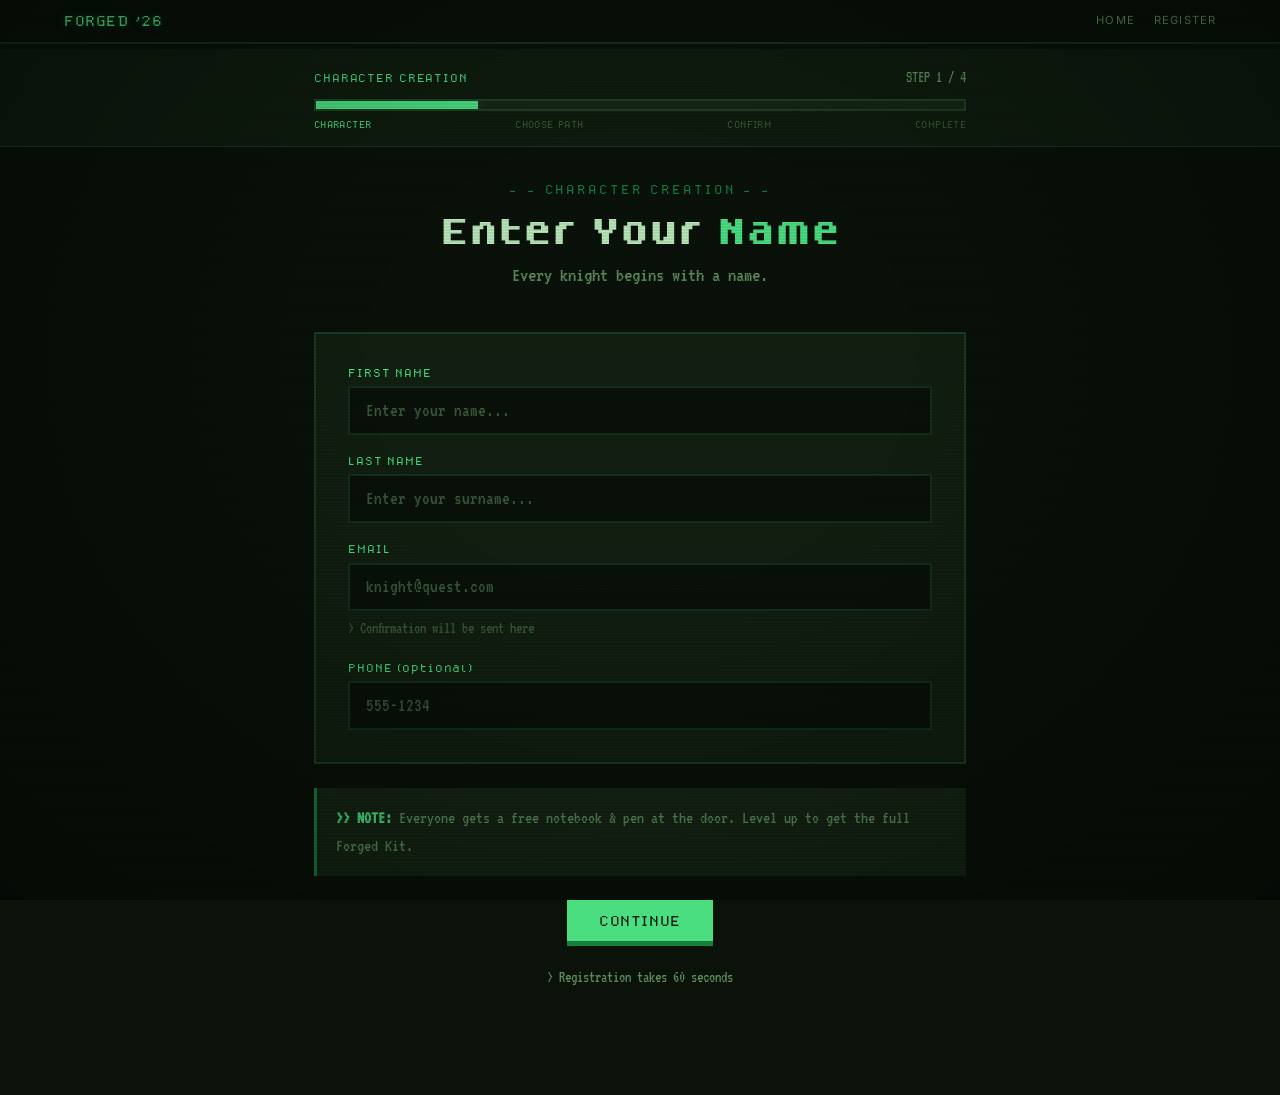
==== register.html @ 23f98b2e "Swap Press Start 2P for self-hosted Dogica Pixel font Replaces the Google Fonts Press Start 2P depen" ====
<!DOCTYPE html>
<html lang="en">
<head>
<meta charset="UTF-8">
<meta name="viewport" content="width=device-width, initial-scale=1.0">
<title>FORGED 2026: THE QUEST — Register | Life Chapel Toledo</title>
<meta name="description" content="Register for FORGED 2026: The Quest — Saturday, November 7, 2026 · 9AM-2PM · Life Chapel Toledo. Free to attend; Level Up for $35 includes the full Forged Kit.">
<link rel="icon" type="image/png" sizes="32x32" href="images/favicon-32.png">
<link rel="icon" type="image/png" sizes="16x16" href="images/favicon-16.png">
<link rel="apple-touch-icon" href="images/apple-touch-icon.png">
<meta property="og:type" content="website">
<meta property="og:site_name" content="FORGED 2026">
<meta property="og:title" content="FORGED 2026: The Quest — Register">
<meta property="og:description" content="Answer the Call. Face the Darkness. Live the Story. Saturday, November 7, 2026 · 9AM-2PM · Life Chapel Toledo. Free to attend.">
<meta property="og:url" content="https://forgedconf.com/register.html">
<meta property="og:image" content="https://forgedconf.com/images/forged-og.png">
<meta property="og:image:width" content="1200">
<meta property="og:image:height" content="630">
<meta property="og:image:alt" content="Pixel art knight raising a glowing sword before a castle — FORGED 2026: The Quest">
<meta name="twitter:card" content="summary_large_image">
<meta name="twitter:title" content="FORGED 2026: The Quest — Register">
<meta name="twitter:description" content="Answer the Call. Face the Darkness. Live the Story. Nov 7, 2026 · Life Chapel Toledo. Free to attend.">
<meta name="twitter:image" content="https://forgedconf.com/images/forged-og.png">
<link rel="preconnect" href="https://fonts.googleapis.com">
<link rel="preconnect" href="https://fonts.gstatic.com" crossorigin>
<link href="https://fonts.googleapis.com/css2?family=VT323&family=Cinzel:wght@400;700;900&family=Inter:wght@400;500;600;700&display=swap" rel="stylesheet">
<link rel="stylesheet" href="style.css">

</head>
<body class="register">

<nav>
  <div class="container">
    <a href="index.html" class="logo">FORGED '26</a>
    <div class="nav-links">
      <a href="index.html">Home</a>
      <a href="#" onclick="goToScreen('character'); return false;">Register</a>
    </div>
  </div>
</nav>

<!-- PROGRESS BAR (hidden on complete screen) -->
<div class="progress-section" id="progressSection" style="display:none;">
  <div class="progress-bar-wrap">
    <div class="progress-label">
      <span class="step-name" id="stepName">CHARACTER CREATION</span>
      <span class="step-count" id="stepCount">STEP 1 / 4</span>
    </div>
    <div class="progress-track"><div class="progress-fill" id="progressFill"></div></div>
    <div class="progress-pips">
      <span class="pip" id="pip1">CHARACTER</span>
      <span class="pip" id="pip2">CHOOSE PATH</span>
      <span class="pip" id="pip3">CONFIRM</span>
      <span class="pip" id="pip4">COMPLETE</span>
    </div>
  </div>
</div>

<!-- ============================ -->
<!-- SCREEN 1: CHARACTER CREATION  -->
<!-- ============================ -->
<div class="screen active" id="screen-character">
  <div class="container">
    <div class="screen-label">- - CHARACTER CREATION - -</div>
    <h2 class="screen-title">Enter Your <span class="accent">Name</span></h2>
    <p class="screen-sub">Every knight begins with a name.</p>

    <div class="form-card">
      <div class="form-group">
        <label class="form-label">FIRST NAME</label>
        <input type="text" class="form-input" id="firstName" placeholder="Enter your name..." autocomplete="given-name">
      </div>
      <div class="form-group">
        <label class="form-label">LAST NAME</label>
        <input type="text" class="form-input" id="lastName" placeholder="Enter your surname..." autocomplete="family-name">
      </div>
      <div class="form-group">
        <label class="form-label">EMAIL</label>
        <input type="email" class="form-input" id="email" placeholder="knight@quest.com" autocomplete="email">
        <div class="form-helper">> Confirmation will be sent here</div>
      </div>
      <div class="form-group">
        <label class="form-label">PHONE (optional)</label>
        <input type="tel" class="form-input" id="phone" placeholder="555-1234" autocomplete="tel">
      </div>
    </div>

    <div class="info-box">
      <strong>>> NOTE:</strong> Everyone gets a free notebook & pen at the door. Level up to get the full Forged Kit.
    </div>

    <div class="btn-row">
      <button class="step-btn primary" id="charNext" onclick="validateCharacter()">CONTINUE</button>
    </div>
    <div class="screen-sub" style="margin-top: 1.5rem; font-size: 1rem;">> Registration takes 60 seconds</div>
  </div>
</div>

<!-- ============================ -->
<!-- SCREEN 3: CHOOSE YOUR PATH    -->
<!-- ============================ -->
<div class="screen" id="screen-path">
  <div class="container">
    <div class="screen-label">- - CHOOSE YOUR PATH - -</div>
    <h2 class="screen-title">Select Your <span class="accent">Quest</span></h2>
    <p class="screen-sub">Every man may attend free. Will you level up?</p>

    <div class="path-grid">
      <!-- Free -->
      <div class="path-card" data-path="free" onclick="selectPath('free')">
        <div class="path-header">
          <div class="path-icon">🗡️</div>
          <div class="path-info">
            <div class="path-name">FREE</div>
            <div class="path-price free">FREE</div>
          </div>
        </div>
        <div class="path-desc">Attend the full conference. No kit, no cost.</div>
        <ul class="path-features">
          <li>Full Conference Access (9AM - 2PM)</li>
          <li>Breakfast & Lunch</li>
          <li>Free notebook & pen at the door</li>
        </ul>
      </div>

      <!-- Level Up (Kit) -->
      <div class="path-card" data-path="kit" onclick="selectPath('kit')">
        <div class="path-badge">RECOMMENDED</div>
        <div class="path-header">
          <div class="path-icon">⚔️</div>
          <div class="path-info">
            <div class="path-name">LEVEL UP</div>
            <div class="path-price">$35</div>
          </div>
        </div>
        <div class="path-desc">Register + receive the full Forged Kit on arrival.</div>
        <ul class="path-features">
          <li>Everything in Free</li>
          <li>Forged Canvas Bag</li>
          <li>Forged T-Shirt (one cool design)</li>
          <li>Engraved Wooden Coaster</li>
          <li>Leather Bookmark</li>
          <li>Branded Water Bottle</li>
        </ul>
      </div>
    </div>

    <div class="btn-row">
      <button class="step-btn secondary" onclick="goToScreen('character')">BACK</button>
      <button class="step-btn primary" id="pathNext" onclick="proceedFromPath()" disabled>CONTINUE</button>
    </div>
  </div>
</div>

<!-- ============================ -->
<!-- SCREEN 3B: LEVEL UP (kit detail) -->
<!-- ============================ -->
<div class="screen" id="screen-levelup">
  <div class="container">
    <div class="screen-label">- - LEVEL UP - -</div>
    <h2 class="screen-title">Your <span class="accent">Forged Kit</span></h2>
    <p class="screen-sub">Here's what you'll receive on November 7.</p>

    <div class="kit-preview">
      <h3>FORGED KIT CONTENTS</h3>
      <div class="kit-items">
        <div class="kit-item"><div class="icon">🎒</div><div class="name">Canvas Bag</div><div class="note">Black, branded</div></div>
        <div class="kit-item"><div class="icon">👕</div><div class="name">Forged T-Shirt</div><div class="note">One cool design</div></div>
        <div class="kit-item"><div class="icon">🪵</div><div class="name">Wooden Coaster</div><div class="note">Engraved</div></div>
        <div class="kit-item"><div class="icon">🔖</div><div class="name">Leather Bookmark</div><div class="note">Hand-stamped</div></div>
        <div class="kit-item"><div class="icon">💧</div><div class="name">Water Bottle</div><div class="note">Branded</div></div>
      </div>
    </div>

    <!-- Add-ons / Merch -->
    <div class="addon-section">
      <h3>EXTRA MERCH (OPTIONAL)</h3>
      <div class="addon-item" onclick="toggleAddon(this, 'longsleeve', 25)">
        <div class="addon-check"></div>
        <div class="addon-info"><div class="addon-name">Long Sleeve T-Shirt</div><div class="addon-desc">Forged logo, sleeve print</div></div>
        <div class="addon-price">$25</div>
      </div>
      <div class="addon-item" onclick="toggleAddon(this, 'generaltshirt', 18)">
        <div class="addon-check"></div>
        <div class="addon-info"><div class="addon-name">General Forged Tee</div><div class="addon-desc">No year - timeless design</div></div>
        <div class="addon-price">$18</div>
      </div>
      <div class="addon-item" onclick="toggleAddon(this, 'workbook', 12)">
        <div class="addon-check"></div>
        <div class="addon-info"><div class="addon-name">Bible Study PDF</div><div class="addon-desc">Digital download, conference companion</div></div>
        <div class="addon-price">$12</div>
      </div>
    </div>

    <div class="info-box">
      <strong>>> PRE-ORDER DEADLINE:</strong> October 17. After that, kits available at the door while supplies last ($40).
    </div>

    <div class="btn-row">
      <button class="step-btn secondary" onclick="goToScreen('path')">BACK</button>
      <button class="step-btn primary" onclick="goToScreen('confirm')">CONTINUE</button>
    </div>
  </div>
</div>

<!-- ============================ -->
<!-- SCREEN 4: CONFIRM / CHECKOUT  -->
<!-- ============================ -->
<div class="screen" id="screen-confirm">
  <div class="container">
    <div class="screen-label">- - QUEST CONFIRMATION - -</div>
    <h2 class="screen-title">Review Your <span class="accent">Quest</span></h2>
    <p class="screen-sub">Before you accept...</p>

    <div class="summary-card">
      <div class="summary-row"><span class="summary-label">Knight:</span><span class="summary-value" id="sumName">—</span></div>
      <div class="summary-row"><span class="summary-label">Email:</span><span class="summary-value" id="sumEmail">—</span></div>
      <div class="summary-row"><span class="summary-label">Path:</span><span class="summary-value" id="sumPath">—</span></div>
      <div class="summary-row"><span class="summary-label">Registration:</span><span class="summary-value" id="sumReg">—</span></div>
      <div id="sumAddons"></div>
      <div class="summary-row summary-total"><span class="summary-label">TOTAL:</span><span class="summary-value" id="sumTotal">$0</span></div>
    </div>

    <div class="info-box" id="paymentNote">
      <strong>>> PAYMENT:</strong> You'll be redirected to a secure checkout to complete your registration.
      <br><span style="color: var(--fg-dim); font-size: 0.95rem;">(Mock — no real payment will be processed)</span>
    </div>

    <div class="btn-row">
      <button class="step-btn secondary" onclick="goToScreen('levelup')">BACK</button>
      <button class="step-btn primary" onclick="acceptQuest()">ACCEPT QUEST</button>
    </div>
  </div>
</div>

<!-- ============================ -->
<!-- SCREEN 5: QUEST ACCEPTED      -->
<!-- ============================ -->
<div class="screen confirm-screen" id="screen-complete">
  <div class="container">
    <svg class="confirm-emblem" viewBox="0 0 100 100" fill="none">
      <rect x="30" y="15" width="40" height="50" fill="none" stroke="#4ade80" stroke-width="2"/>
      <rect x="25" y="10" width="50" height="5" fill="#4ade80"/>
      <rect x="35" y="65" width="30" height="20" fill="none" stroke="#4ade80" stroke-width="2"/>
      <path d="M40 35 L48 43 L62 28" stroke="#4ade80" stroke-width="3" fill="none"/>
    </svg>
    <div class="confirm-stamp">QUEST ACCEPTED</div>
    <p class="screen-sub" style="margin-top: 0.5rem;">Your journey begins November 7.</p>

    <div class="typewriter" id="typewriterText"></div>

    <div class="confirm-info">
      <div class="row"><span class="label">Knight:</span><span class="value" id="confName">—</span></div>
      <div class="row"><span class="label">Path:</span><span class="value" id="confPath">—</span></div>
      <div class="row"><span class="label">Date:</span><span class="value">Nov 7, 2026</span></div>
      <div class="row"><span class="label">Time:</span><span class="value">9AM - 2PM</span></div>
      <div class="row"><span class="label">Location:</span><span class="value">Life Chapel Toledo</span></div>
      <div class="row"><span class="label">Confirmation:</span><span class="value" id="confId">—</span></div>
    </div>

    <div class="confirm-next-steps">
      <h3>- - NEXT STEPS - -</h3>
      <li>Check your email for confirmation</li>
      <li>Add November 7 to your calendar</li>
      <li>Bring a friend</li>
      <li>Follow LC Men's on social for updates</li>
    </div>

    <div class="btn-row">
      <button class="step-btn primary" onclick="resetQuest()">NEW REGISTRATION</button>
    </div>
  </div>
</div>

<script>
  // === STATE ===
  let state = {
    firstName: '', lastName: '', email: '', phone: '',
    path: '', addons: {}, total: 0
  };

  const pathInfo = {
    free:    { name: 'Free', price: 0 },
    kit:     { name: 'Level Up', price: 35 }
  };

  // === SCREEN NAVIGATION ===
  const screens = ['character', 'path', 'levelup', 'confirm', 'complete'];
  const steps = {
    character: { num: 1, label: 'CHARACTER CREATION', fill: 25 },
    path:      { num: 2, label: 'CHOOSE YOUR PATH', fill: 50 },
    levelup:   { num: 2, label: 'CHOOSE YOUR PATH', fill: 60 },
    confirm:   { num: 3, label: 'CONFIRMATION', fill: 75 },
    complete:  { num: 4, label: 'COMPLETE', fill: 100 }
  };

  function goToScreen(name) {
    screens.forEach(s => document.getElementById('screen-' + s).classList.remove('active'));
    document.getElementById('screen-' + name).classList.add('active');
    window.scrollTo(0, 0);

    const showProgress = name !== 'complete';
    document.getElementById('progressSection').style.display = showProgress ? 'block' : 'none';

    if (steps[name]) {
      const s = steps[name];
      document.getElementById('stepName').textContent = s.label;
      document.getElementById('stepCount').textContent = `STEP ${s.num} / 4`;
      document.getElementById('progressFill').style.width = s.fill + '%';

      ['pip1','pip2','pip3','pip4'].forEach((p, i) => {
        const el = document.getElementById(p);
        el.classList.remove('active', 'done');
        if (i + 1 === s.num) el.classList.add('active');
        else if (i + 1 < s.num) el.classList.add('done');
      });
    }

    if (name === 'confirm') updateSummary();
    if (name === 'complete') playTypewriter();
  }

  // === CHARACTER CREATION ===
  function validateCharacter() {
    const fn = document.getElementById('firstName').value.trim();
    const ln = document.getElementById('lastName').value.trim();
    const em = document.getElementById('email').value.trim();

    if (!fn || !ln) { alert('> You must enter your name, knight.'); return; }
    if (!em || !em.includes('@')) { alert('> A valid email is required.'); return; }

    state.firstName = fn;
    state.lastName = ln;
    state.email = em;
    state.phone = document.getElementById('phone').value.trim();

    goToScreen('path');
  }

  // === PATH SELECTION ===
  function selectPath(p) {
    state.path = p;
    state.addons = {};
    document.querySelectorAll('.path-card').forEach(c => c.classList.remove('selected'));
    document.querySelector(`[data-path="${p}"]`).classList.add('selected');
    document.getElementById('pathNext').disabled = false;

    // Reset addon checkboxes
    document.querySelectorAll('.addon-check').forEach(c => c.classList.remove('checked'));
  }

  function proceedFromPath() {
    if (state.path === 'kit') {
      goToScreen('levelup');
    } else {
      // Free - skip level up, go to confirm
      goToScreen('confirm');
    }
  }

  // === ADD-ONS ===
  function toggleAddon(el, key, price) {
    el.querySelector('.addon-check').classList.toggle('checked');
    if (state.addons[key]) {
      delete state.addons[key];
    } else {
      state.addons[key] = price;
    }
  }

  // === SUMMARY ===
  function updateSummary() {
    const fullName = `${state.firstName} ${state.lastName}`;
    document.getElementById('sumName').textContent = fullName;
    document.getElementById('sumEmail').textContent = state.email;
    document.getElementById('sumPath').textContent = pathInfo[state.path].name;

    let total = pathInfo[state.path].price;
    document.getElementById('sumReg').textContent = pathInfo[state.path].price === 0 ? 'FREE' : `$${pathInfo[state.path].price}`;

    let addonHTML = '';
    for (const [key, price] of Object.entries(state.addons)) {
      const names = { longsleeve: 'Long Sleeve Tee', generaltshirt: 'General Forged Tee', workbook: 'Bible Study PDF' };
      addonHTML += `<div class="summary-row"><span class="summary-label">${names[key]}</span><span class="summary-value">$${price}</span></div>`;
      total += price;
    }
    document.getElementById('sumAddons').innerHTML = addonHTML;

    state.total = total;
    document.getElementById('sumTotal').textContent = total === 0 ? 'FREE' : `$${total}`;

    // Hide payment note if free
    document.getElementById('paymentNote').style.display = total === 0 ? 'none' : 'block';
  }

  // === ACCEPT QUEST ===
  function acceptQuest() {
    const confId = 'FRGD-' + Math.random().toString(36).substring(2, 8).toUpperCase();
    document.getElementById('confName').textContent = `${state.firstName} ${state.lastName}`;
    document.getElementById('confPath').textContent = pathInfo[state.path].name;
    document.getElementById('confId').textContent = confId;
    goToScreen('complete');
  }

  // === TYPEWRITER ===
  function playTypewriter() {
    const msg = `> Welcome, ${state.firstName}. Your quest awaits...`;
    const el = document.getElementById('typewriterText');
    el.textContent = '';
    let i = 0;
    const interval = setInterval(() => {
      if (i < msg.length) {
        el.textContent += msg[i];
        i++;
      } else {
        clearInterval(interval);
      }
    }, 50);
  }

  // === RESET ===
  function resetQuest() {
    state = { firstName: '', lastName: '', email: '', phone: '', path: '', addons: {}, total: 0 };
    document.querySelectorAll('input').forEach(i => i.value = '');
    document.querySelectorAll('.path-card').forEach(c => c.classList.remove('selected'));
    document.querySelectorAll('.addon-check').forEach(c => c.classList.remove('checked'));
    document.getElementById('pathNext').disabled = true;
    goToScreen('character');
  }

  // Enter key support on character screen
  document.getElementById('screen-character').addEventListener('keypress', e => {
    if (e.key === 'Enter') validateCharacter();
  });

  // Boot directly into character creation (PRESS START lives on the landing page)
  goToScreen('character');
</script>
</body>
</html>
---- style.css ----
/* ============================================================
   FORGED 2026: THE QUEST — shared stylesheet
   Used by index.html (body.landing) and register.html (body.register)
   ============================================================ */

:root {
  /* Monochromatic green palette — Game Boy / phosphor CRT */
  --bg: #0a120a;
  --bg-2: #0f1c0f;
  --bg-3: #162616;
  --bg-card: #122012;
  --green-bright: #6bff6b;
  --green: #4ade80;
  --green-mid: #22c55e;
  --green-dim: #15803d;
  --green-dark: #0a3d1a;
  --green-darker: #05210e;
  --fg: #b8e6b8;
  --fg-muted: #5a8a5a;
  --fg-dim: #3a5a3a;
  --border: rgba(74,222,128,0.15);
  --border-bright: rgba(74,222,128,0.3);
}

* { box-sizing: border-box; margin: 0; padding: 0; }

@font-face {
  font-family: 'Dogica Pixel';
  src: url('fonts/dogicapixel.woff2') format('woff2');
  font-weight: 400;
  font-style: normal;
  font-display: swap;
}

@font-face {
  font-family: 'Dogica Pixel';
  src: url('fonts/dogicapixelbold.woff2') format('woff2');
  font-weight: 700;
  font-style: normal;
  font-display: swap;
}

body {
  font-family: 'Inter', sans-serif;
  background: var(--bg);
  color: var(--fg);
  line-height: 1.6;
  overflow-x: hidden;
  min-height: 100vh;
}

/* CRT scanline overlay */
body::before {
  content: '';
  position: fixed;
  top: 0; left: 0; right: 0; bottom: 0;
  pointer-events: none;
  z-index: 9999;
  background: repeating-linear-gradient(
    0deg,
    transparent 0px,
    rgba(0,0,0,0.15) 1px,
    transparent 2px,
    transparent 3px
  );
}

/* Phosphor glow */
body::after {
  content: '';
  position: fixed;
  top: 0; left: 0; right: 0; bottom: 0;
  pointer-events: none;
  z-index: 9998;
  background: radial-gradient(ellipse at 50% 40%, transparent 30%, rgba(0,0,0,0.4) 100%);
}

.pixel { font-family: 'Dogica Pixel', monospace; }
.mono { font-family: 'VT323', monospace; }

h1, h2, h3 { font-family: 'Cinzel', serif; font-weight: 700; }

.container { margin: 0 auto; padding: 0 2rem; }
body.landing .container { max-width: 1200px; }
body.register .container { max-width: 700px; padding: 0 1.5rem; }

/* === NAV === */
nav {
  left: 0; right: 0;
  z-index: 1000;
  background: rgba(10,18,10,0.92);
  backdrop-filter: blur(10px);
  border-bottom: 2px solid var(--border);
  padding: 0.75rem 0;
}
body.landing nav { position: fixed; top: 0; }
body.register nav { position: sticky; top: 0; }

nav .container { display: flex; align-items: center; justify-content: space-between; }
body.register nav .container { max-width: 1200px; }
nav .logo { font-family: 'Dogica Pixel', monospace; font-size: 0.7rem; color: var(--green); letter-spacing: 0.05em; text-shadow: 0 0 10px rgba(74,222,128,0.4); text-decoration: none; }
nav ul { display: flex; gap: 1.5rem; list-style: none; }
nav ul a { font-size: 0.75rem; text-transform: uppercase; letter-spacing: 0.1em; color: var(--fg-muted); transition: color 0.15s; text-decoration: none; }
nav ul a:hover { color: var(--green); }
nav .nav-cta {
  display: inline-block;
  padding: 0.5rem 1.2rem;
  background: var(--green);
  color: var(--bg);
  font-family: 'Dogica Pixel', monospace;
  font-size: 0.6rem;
  letter-spacing: 0.05em;
  transition: all 0.15s;
  border: none;
  cursor: pointer;
  box-shadow: 0 4px 0 var(--green-dim);
  text-decoration: none;
}
nav .nav-cta:hover { background: var(--green-bright); box-shadow: 0 4px 0 var(--green-mid); }
nav .nav-links { display: flex; gap: 1.2rem; align-items: center; }
nav .nav-links a { font-size: 0.7rem; text-transform: uppercase; letter-spacing: 0.1em; color: var(--fg-muted); text-decoration: none; }
nav .nav-links a:hover { color: var(--green); }

/* === HERO (landing) === */
.hero {
  min-height: 100vh;
  display: flex;
  align-items: center;
  justify-content: center;
  text-align: center;
  position: relative;
  background:
    radial-gradient(ellipse at 50% 40%, rgba(34,197,94,0.08) 0%, transparent 50%),
    linear-gradient(180deg, #0a120a 0%, #0f1c0f 50%, #0a120a 100%);
  overflow: hidden;
}

/* Pixel art castle background */
.hero-bg {
  position: absolute;
  top: 0; left: 0; right: 0; bottom: 0;
  background-image: url("images/castle-bg.png");
  background-position: center bottom;
  background-repeat: no-repeat;
  background-size: cover;
  opacity: 0.22;
}
/* Dark gradient overlay to keep text readable over castle */
.hero-overlay {
  position: absolute;
  top: 0; left: 0; right: 0; bottom: 0;
  background: linear-gradient(180deg, rgba(10,18,10,0.55) 0%, rgba(10,18,10,0.35) 50%, rgba(10,18,10,0.7) 100%);
  z-index: 1;
}

/* Floating pixel particles */
.hero-particles {
  position: absolute;
  top: 0; left: 0; right: 0; bottom: 0;
  pointer-events: none;
  overflow: hidden;
}
.particle {
  position: absolute;
  width: 3px; height: 3px;
  background: var(--green);
  opacity: 0.3;
  animation: float 8s linear infinite;
}
.particle:nth-child(1) { left: 10%; animation-delay: 0s; animation-duration: 7s; }
.particle:nth-child(2) { left: 25%; animation-delay: 2s; animation-duration: 9s; }
.particle:nth-child(3) { left: 40%; animation-delay: 1s; animation-duration: 6s; }
.particle:nth-child(4) { left: 55%; animation-delay: 3s; animation-duration: 8s; }
.particle:nth-child(5) { left: 70%; animation-delay: 0.5s; animation-duration: 10s; }
.particle:nth-child(6) { left: 85%; animation-delay: 2.5s; animation-duration: 7.5s; }
.particle:nth-child(7) { left: 15%; animation-delay: 4s; animation-duration: 8.5s; }
.particle:nth-child(8) { left: 65%; animation-delay: 1.5s; animation-duration: 9.5s; }
@keyframes float {
  0% { bottom: 0; opacity: 0; }
  10% { opacity: 0.4; }
  90% { opacity: 0.4; }
  100% { bottom: 100%; opacity: 0; }
}

.hero-content { position: relative; z-index: 2; padding: 2rem; }

.hero .pre-title {
  font-family: 'VT323', monospace;
  font-size: 1.2rem;
  letter-spacing: 0.3em;
  color: var(--green-mid);
  text-transform: uppercase;
  margin-bottom: 1.5rem;
}
.hero .pre-title::before { content: '> '; color: var(--green); }

.hero h1 {
  font-family: 'Dogica Pixel', monospace;
  font-size: clamp(1.8rem, 6vw, 4rem);
  line-height: 1.2;
  color: var(--green);
  margin-bottom: 1rem;
  text-shadow: 0 0 20px rgba(74,222,128,0.3), 0 0 60px rgba(74,222,128,0.15);
}
.hero .quest-sub {
  font-family: 'Dogica Pixel', monospace;
  font-size: clamp(1rem, 3vw, 2rem);
  color: var(--fg);
  letter-spacing: 0.1em;
  margin-bottom: 2rem;
  text-shadow: 0 0 15px rgba(184,230,184,0.2);
}

.hero .tagline {
  font-family: 'VT323', monospace;
  font-size: 1.5rem;
  color: var(--fg-muted);
  margin-bottom: 2rem;
  letter-spacing: 0.05em;
}
.hero .tagline span { color: var(--green); }

/* RPG Quest Dialog Box */
.quest-dialog {
  max-width: 420px;
  margin: 0 auto 2rem;
  background: var(--bg-3);
  border: 3px solid var(--green-dim);
  padding: 0;
  position: relative;
  animation: dialog-appear 0.4s ease-out 0s 1 normal forwards;
  opacity: 0;
}
@keyframes dialog-appear {
  0%   { opacity: 0; transform: translateY(10px); }
  100% { opacity: 1; transform: translateY(0); }
}
/* Corner brackets for that RPG box look */
.quest-dialog::before, .quest-dialog::after {
  content: '';
  position: absolute;
  width: 8px; height: 8px;
  background: var(--green);
}
.quest-dialog::before { top: -3px; left: -3px; }
.quest-dialog::after { bottom: -3px; right: -3px; }

.quest-dialog-header {
  background: var(--green-dim);
  padding: 0.4rem 1rem;
  font-family: 'Dogica Pixel', monospace;
  font-size: 0.55rem;
  color: var(--bg);
  letter-spacing: 0.1em;
  text-transform: uppercase;
}

.quest-dialog-body {
  padding: 1.2rem 1.5rem;
  text-align: left;
}
.quest-dialog-text {
  font-family: 'VT323', monospace;
  font-size: 1.3rem;
  color: var(--fg);
  line-height: 1.4;
  margin-bottom: 1rem;
  min-height: 5.5rem;
}
.quest-dialog-text .accent { color: var(--green); }
.quest-dialog-text .cursor {
  display: inline-block;
  width: 8px;
  height: 1.1rem;
  background: var(--green);
  vertical-align: text-bottom;
  margin-left: 2px;
  animation: cursor-blink 0.6s steps(2) infinite;
}
@keyframes cursor-blink { 50% { opacity: 0; } }
.quest-dialog-prompt {
  font-family: 'Dogica Pixel', monospace;
  font-size: 0.6rem;
  color: var(--green);
  letter-spacing: 0.1em;
  display: flex;
  align-items: center;
  gap: 0.5rem;
  opacity: 0;
  transition: opacity 0.3s;
  cursor: pointer;
  text-decoration: none;
}
.quest-dialog-prompt.visible { opacity: 1; }
.quest-dialog-prompt .arrow {
  animation: blink 0.8s steps(2) infinite;
}

.hero-meta {
  display: flex;
  gap: 2rem;
  justify-content: center;
  margin-top: 1.5rem;
  flex-wrap: wrap;
}
.hero-meta-item { text-align: center; }
.hero-meta-item .label {
  font-family: 'Dogica Pixel', monospace;
  font-size: 0.5rem;
  letter-spacing: 0.1em;
  color: var(--fg-muted);
  margin-bottom: 0.3rem;
}
.hero-meta-item .value {
  font-family: 'VT323', monospace;
  font-size: 1.3rem;
  color: var(--green);
}

.hero-cta {
  margin-top: 2rem;
  display: inline-block;
  padding: 1rem 2.5rem;
  background: var(--green);
  color: var(--bg);
  font-family: 'Dogica Pixel', monospace;
  font-size: 0.85rem;
  letter-spacing: 0.05em;
  border: none;
  cursor: pointer;
  transition: all 0.15s;
  box-shadow: 0 6px 0 var(--green-dim);
  text-shadow: none;
  text-decoration: none;
}
.hero-cta:hover {
  background: var(--green-bright);
  box-shadow: 0 6px 0 var(--green-mid);
  transform: translateY(-2px);
}
.hero-cta:active { box-shadow: 0 2px 0 var(--green-dim); transform: translateY(4px); }

.continue-prompt {
  position: absolute;
  bottom: 1.5rem; left: 50%; transform: translateX(-50%);
  font-family: 'VT323', monospace;
  font-size: 1.1rem;
  color: var(--fg-dim);
  animation: blink 1s steps(2) infinite;
  white-space: nowrap;
  cursor: pointer;
}
.continue-prompt .desktop { display: inline; }
.continue-prompt .mobile { display: none; }

/* === SECTION COMMON === */
section { padding: 5rem 0; position: relative; }
.section-label {
  font-family: 'Dogica Pixel', monospace;
  font-size: 0.6rem;
  letter-spacing: 0.3em;
  color: var(--green-dim);
  text-align: center;
  margin-bottom: 1rem;
}
.section-title {
  font-family: 'Dogica Pixel', monospace;
  font-size: clamp(1.2rem, 3vw, 2rem);
  text-align: center;
  color: var(--fg);
  margin-bottom: 3rem;
  line-height: 1.4;
}
.section-title .accent { color: var(--green); }

.pixel-divider {
  display: flex;
  align-items: center;
  justify-content: center;
  gap: 0.5rem;
  margin: 2rem 0;
}
.pixel-divider .dash { color: var(--green-dim); font-family: 'Dogica Pixel', monospace; font-size: 0.5rem; letter-spacing: 0.5em; }

/* === ABOUT === */
.about { background: linear-gradient(180deg, var(--bg) 0%, var(--bg-2) 100%); }
.about-text {
  max-width: 700px;
  margin: 0 auto;
  text-align: center;
  font-family: 'VT323', monospace;
  font-size: 1.4rem;
  line-height: 1.5;
  color: var(--fg);
}
.about-text p + p { margin-top: 1rem; }
.about-text .highlight { color: var(--green); }

.arc {
  display: flex;
  justify-content: center;
  gap: 0.5rem;
  margin-top: 3rem;
  flex-wrap: wrap;
}
.arc-step {
  display: flex;
  flex-direction: column;
  align-items: center;
  gap: 0.5rem;
}
.arc-step .badge {
  width: 60px; height: 60px;
  border: 3px solid var(--green-dim);
  display: flex;
  align-items: center;
  justify-content: center;
  font-family: 'Dogica Pixel', monospace;
  font-size: 0.6rem;
  color: var(--green);
  background: var(--bg-3);
  box-shadow: 0 0 15px rgba(34,197,94,0.1);
}
.arc-step .label {
  font-family: 'VT323', monospace;
  font-size: 1rem;
  color: var(--fg-muted);
  letter-spacing: 0.1em;
}
.arc-arrow { align-self: center; color: var(--green-dim); font-family: 'VT323', monospace; font-size: 1.5rem; }

/* === SESSIONS === */
.sessions { background: var(--bg); }
.session-grid {
  display: grid;
  grid-template-columns: repeat(auto-fit, minmax(260px, 1fr));
  gap: 1.5rem;
  margin-top: 2rem;
}
.session-card {
  background: var(--bg-card);
  border: 2px solid var(--border);
  padding: 2rem 1.5rem;
  position: relative;
  transition: all 0.2s;
}
.session-card:hover {
  border-color: var(--green);
  transform: translateY(-4px) scale(1.02);
  box-shadow: 0 10px 30px rgba(0,0,0,0.5), 0 0 20px rgba(74,222,128,0.1);
}
.session-card .level-badge {
  position: absolute;
  top: -10px; right: 10px;
  background: var(--green-dim);
  color: var(--fg);
  font-family: 'Dogica Pixel', monospace;
  font-size: 0.5rem;
  padding: 0.3rem 0.6rem;
  letter-spacing: 0.05em;
}
.session-num {
  font-family: 'Dogica Pixel', monospace;
  font-size: 0.55rem;
  color: var(--green-dim);
  margin-bottom: 0.5rem;
  letter-spacing: 0.1em;
}
.session-card h3 {
  font-family: 'Cinzel', serif;
  font-size: 1.2rem;
  color: var(--fg);
  margin-bottom: 0.8rem;
  line-height: 1.2;
}
.session-question {
  font-family: 'VT323', monospace;
  font-size: 1.2rem;
  color: var(--green);
  margin-bottom: 0.8rem;
}
.session-question::before { content: '[?] '; color: var(--green-dim); }
.session-card p {
  font-size: 0.85rem;
  color: var(--fg-muted);
  line-height: 1.6;
}
.session-movement {
  display: inline-block;
  margin-top: 1rem;
  padding: 0.3rem 0.8rem;
  background: var(--bg-3);
  border: 1px solid var(--green-dim);
  font-family: 'Dogica Pixel', monospace;
  font-size: 0.5rem;
  color: var(--green);
  letter-spacing: 0.05em;
}

/* === AGENDA === */
.agenda { background: linear-gradient(180deg, var(--bg-2) 0%, var(--bg) 100%); }
.timeline { max-width: 650px; margin: 0 auto; }
.timeline-item {
  display: flex;
  gap: 1.5rem;
  padding: 1rem 0;
  border-bottom: 2px dashed var(--border);
}
.timeline-item:last-child { border-bottom: none; }
.timeline-time {
  font-family: 'Dogica Pixel', monospace;
  font-size: 0.65rem;
  color: var(--green);
  min-width: 90px;
  letter-spacing: 0.02em;
}
.timeline-content { flex: 1; }
.timeline-content .title { font-size: 0.95rem; color: var(--fg); font-weight: 500; }
.timeline-content .desc { font-size: 0.8rem; color: var(--fg-muted); margin-top: 0.2rem; }
.timeline-content .speaker { font-family: 'VT323', monospace; font-size: 1rem; color: var(--green-mid); margin-top: 0.2rem; }

/* === SPEAKERS === */
.speakers { background: var(--bg); }
.speaker-grid {
  display: grid;
  grid-template-columns: repeat(auto-fit, minmax(250px, 1fr));
  gap: 1.5rem;
  max-width: 900px;
  margin: 0 auto;
}
.speaker-card {
  text-align: center;
  padding: 2rem 1.5rem;
  background: var(--bg-card);
  border: 2px solid var(--border);
  transition: all 0.2s;
}
.speaker-card:hover { border-color: var(--green); transform: translateY(-3px); }
.speaker-avatar {
  width: 80px; height: 80px;
  margin: 0 auto 1rem;
  border: 3px solid var(--green-dim);
  display: flex;
  align-items: center;
  justify-content: center;
  font-family: 'Dogica Pixel', monospace;
  font-size: 1rem;
  color: var(--green);
  background: var(--bg-3);
  box-shadow: 0 0 15px rgba(34,197,94,0.1);
  overflow: hidden;
}
.speaker-avatar img { width: 100%; height: 100%; object-fit: cover; display: block; image-rendering: pixelated; }
.speaker-card h3 { font-family: 'Cinzel', serif; font-size: 1.1rem; color: var(--fg); margin-bottom: 0.3rem; }
.speaker-card .role { font-family: 'VT323', monospace; font-size: 1.1rem; color: var(--green-mid); margin-bottom: 0.5rem; }
.speaker-card p { font-size: 0.8rem; color: var(--fg-muted); }

/* === ACTIVITIES === */
.activities { background: linear-gradient(180deg, var(--bg) 0%, var(--bg-2) 100%); }
.activity-grid {
  display: grid;
  grid-template-columns: repeat(3, 1fr);
  gap: 1rem;
  margin-top: 2rem;
  max-width: 640px;
  margin-left: auto;
  margin-right: auto;
}
.activity-card {
  text-align: center;
  padding: 2rem 1rem;
  background: var(--bg-card);
  border: 2px solid var(--border);
  transition: all 0.15s;
  aspect-ratio: 1;
  display: flex;
  flex-direction: column;
  align-items: center;
  justify-content: center;
}
.activity-card:hover { border-color: var(--green); transform: scale(1.03); }
.activity-icon { font-size: 1.8rem; margin-bottom: 0.5rem; filter: grayscale(0.3) brightness(0.9) sepia(0.5) hue-rotate(50deg) saturate(0.8); }
.activity-card h4 { font-family: 'Cinzel', serif; font-size: 0.95rem; color: var(--fg); margin-bottom: 0.3rem; }
.activity-card p { font-family: 'VT323', monospace; font-size: 1rem; color: var(--fg-muted); }

/* === REGISTRATION (landing) === */
.registration { background: var(--bg-2); }
.price-grid {
  display: grid;
  grid-template-columns: repeat(auto-fit, minmax(250px, 1fr));
  gap: 1.5rem;
  max-width: 950px;
  margin: 0 auto;
}
.price-card {
  background: var(--bg);
  border: 3px solid var(--border);
  padding: 2rem 1.5rem;
  text-align: center;
  position: relative;
  transition: all 0.2s;
}
.price-card:hover { border-color: var(--green-dim); }
.price-card.featured {
  border-color: var(--green);
  box-shadow: 0 0 40px rgba(74,222,128,0.08);
}
.price-card.featured::before {
  content: 'RECOMMENDED LOADOUT';
  position: absolute;
  top: -12px; left: 50%; transform: translateX(-50%);
  background: var(--green);
  color: var(--bg);
  font-family: 'Dogica Pixel', monospace;
  font-size: 0.5rem;
  padding: 0.3rem 0.8rem;
  letter-spacing: 0.05em;
}
.price-card h3 {
  font-family: 'Cinzel', serif;
  font-size: 1.1rem;
  color: var(--fg);
  margin-bottom: 0.5rem;
}
.price-amount {
  font-family: 'Dogica Pixel', monospace;
  font-size: 2rem;
  color: var(--green);
  margin: 1rem 0;
  text-shadow: 0 0 15px rgba(74,222,128,0.2);
}
.price-amount .currency { font-size: 1rem; vertical-align: top; }
.price-card .desc { font-family: 'VT323', monospace; font-size: 1.1rem; color: var(--fg-muted); margin-bottom: 1.5rem; }
.price-features { list-style: none; text-align: left; margin-bottom: 1.5rem; }
.price-features li {
  font-size: 0.8rem;
  color: var(--fg);
  padding: 0.4rem 0;
  border-bottom: 1px solid var(--border);
  display: flex;
  align-items: flex-start;
  gap: 0.5rem;
}
.price-features li::before { content: '>'; color: var(--green); font-size: 0.6rem; margin-top: 0.3rem; font-family: 'Dogica Pixel', monospace; }
.price-btn {
  display: block;
  width: 100%;
  padding: 0.9rem;
  border: none;
  background: var(--green);
  color: var(--bg);
  font-family: 'Dogica Pixel', monospace;
  font-size: 0.7rem;
  letter-spacing: 0.05em;
  cursor: pointer;
  transition: all 0.15s;
  box-shadow: 0 4px 0 var(--green-dim);
  text-align: center;
  text-decoration: none;
}
.price-btn:hover { background: var(--green-bright); box-shadow: 0 4px 0 var(--green-mid); }
.price-btn:active { transform: translateY(3px); box-shadow: 0 1px 0 var(--green-dim); }

.reg-note {
  text-align: center;
  margin-top: 2.5rem;
  font-family: 'VT323', monospace;
  font-size: 1.3rem;
  color: var(--fg-muted);
}
.reg-note strong { color: var(--green); }

/* === FOOTER === */
footer {
  background: var(--bg);
  padding: 3rem 0 1.5rem;
  text-align: center;
  border-top: 3px solid var(--border);
}
.footer-logo {
  font-family: 'Dogica Pixel', monospace;
  font-size: 0.9rem;
  color: var(--green);
  margin-bottom: 0.5rem;
  text-shadow: 0 0 10px rgba(74,222,128,0.3);
}
.footer-tag { font-family: 'VT323', monospace; font-size: 1.2rem; color: var(--fg-muted); margin-bottom: 1rem; }
.footer-links { display: flex; gap: 1.5rem; justify-content: center; margin: 1rem 0; flex-wrap: wrap; }
.footer-links a { font-size: 0.75rem; text-transform: uppercase; letter-spacing: 0.1em; color: var(--fg-muted); text-decoration: none; }
.footer-links a:hover { color: var(--green); }
footer p { font-family: 'VT323', monospace; font-size: 1.1rem; color: var(--fg-muted); margin-bottom: 0.2rem; }
.footer-bottom { font-size: 0.7rem; color: var(--fg-dim); margin-top: 1.5rem; font-family: 'Inter', sans-serif; }

/* === REGISTER: progress bar === */
.progress-section {
  background: var(--bg-2);
  border-bottom: 1px solid var(--border);
  padding: 1rem 0;
  position: sticky;
  top: 49px;
  z-index: 999;
}
.progress-bar-wrap { max-width: 700px; margin: 0 auto; padding: 0 1.5rem; }
.progress-label {
  display: flex;
  justify-content: space-between;
  align-items: center;
  margin-bottom: 0.5rem;
}
.progress-label .step-name {
  font-family: 'Dogica Pixel', monospace;
  font-size: 0.55rem;
  color: var(--green);
  letter-spacing: 0.1em;
}
.progress-label .step-count {
  font-family: 'VT323', monospace;
  font-size: 1rem;
  color: var(--fg-muted);
}
.progress-track {
  height: 12px;
  background: var(--bg-3);
  border: 2px solid var(--border);
  position: relative;
  overflow: hidden;
}
.progress-fill {
  height: 100%;
  background: var(--green);
  width: 0%;
  transition: width 0.5s ease;
  box-shadow: 0 0 10px rgba(74,222,128,0.3);
}
.progress-pips {
  display: flex;
  justify-content: space-between;
  margin-top: 0.5rem;
}
.pip {
  font-family: 'Dogica Pixel', monospace;
  font-size: 0.45rem;
  color: var(--fg-dim);
  letter-spacing: 0.05em;
  transition: color 0.3s;
}
.pip.active { color: var(--green); }
.pip.done { color: var(--green-dim); }

/* === REGISTER: screens === */
.screen {
  display: none;
  min-height: calc(100vh - 130px);
  padding: 2.5rem 0 4rem;
  animation: screenIn 0.4s ease;
}
.screen.active { display: block; }
@keyframes screenIn {
  from { opacity: 0; transform: translateY(15px); }
  to { opacity: 1; transform: translateY(0); }
}

.screen-label {
  font-family: 'Dogica Pixel', monospace;
  font-size: 0.6rem;
  letter-spacing: 0.3em;
  color: var(--green-dim);
  text-align: center;
  margin-bottom: 0.8rem;
}
.screen-title {
  font-family: 'Dogica Pixel', monospace;
  font-size: clamp(1.2rem, 4vw, 1.8rem);
  text-align: center;
  color: var(--fg);
  margin-bottom: 0.5rem;
  line-height: 1.4;
}
.screen-title .accent { color: var(--green); }
.screen-sub {
  text-align: center;
  font-family: 'VT323', monospace;
  font-size: 1.3rem;
  color: var(--fg-muted);
  margin-bottom: 2.5rem;
}

/* === REGISTER: forms === */
.form-card {
  background: var(--bg-card);
  border: 2px solid var(--border);
  padding: 2rem;
  margin-bottom: 1.5rem;
}
.form-card:hover { border-color: var(--border-bright); }

.form-group { margin-bottom: 1.2rem; }
.form-group:last-child { margin-bottom: 0; }
.form-label {
  font-family: 'Dogica Pixel', monospace;
  font-size: 0.55rem;
  color: var(--green);
  letter-spacing: 0.1em;
  margin-bottom: 0.4rem;
  display: block;
}
.form-input, .form-select {
  width: 100%;
  padding: 0.8rem 1rem;
  background: var(--bg);
  border: 2px solid var(--border);
  color: var(--fg);
  font-family: 'VT323', monospace;
  font-size: 1.2rem;
  transition: border-color 0.2s;
}
.form-input:focus, .form-select:focus {
  outline: none;
  border-color: var(--green);
}
.form-input::placeholder { color: var(--fg-dim); }
.form-row { display: flex; gap: 1rem; }
.form-row .form-group { flex: 1; }

.form-helper {
  font-family: 'VT323', monospace;
  font-size: 1rem;
  color: var(--fg-dim);
  margin-top: 0.3rem;
}

/* === REGISTER: path selection === */
.path-grid {
  display: grid;
  gap: 1.2rem;
  margin-bottom: 1.5rem;
}
.path-card {
  background: var(--bg-card);
  border: 2px solid var(--border);
  padding: 2rem 1.5rem;
  cursor: pointer;
  transition: all 0.2s;
  position: relative;
}
.path-card:hover { border-color: var(--green-dim); transform: translateY(-2px); }
.path-card.selected { border-color: var(--green); box-shadow: 0 0 25px rgba(74,222,128,0.1); }
.path-card.selected::after {
  content: '✓ SELECTED';
  position: absolute;
  top: 0.8rem; right: 0.8rem;
  font-family: 'Dogica Pixel', monospace;
  font-size: 0.45rem;
  color: var(--green);
}

.path-header {
  display: flex;
  align-items: center;
  gap: 1rem;
  margin-bottom: 1rem;
}
.path-icon {
  width: 50px; height: 50px;
  border: 2px solid var(--green-dim);
  display: flex;
  align-items: center;
  justify-content: center;
  font-size: 1.5rem;
  background: var(--bg-3);
  flex-shrink: 0;
}
.path-info { flex: 1; }
.path-name {
  font-family: 'Dogica Pixel', monospace;
  font-size: 0.8rem;
  color: var(--fg);
  margin-bottom: 0.3rem;
}
.path-price {
  font-family: 'VT323', monospace;
  font-size: 1.5rem;
  color: var(--green);
}
.path-price.free { color: var(--green-mid); }
.path-desc {
  font-family: 'VT323', monospace;
  font-size: 1.1rem;
  color: var(--fg-muted);
  line-height: 1.4;
  margin-bottom: 0.8rem;
}
.path-features {
  list-style: none;
  font-size: 0.8rem;
  color: var(--fg);
}
.path-features li {
  padding: 0.3rem 0;
  display: flex;
  align-items: flex-start;
  gap: 0.5rem;
}
.path-features li::before { content: '>'; color: var(--green); font-family: 'Dogica Pixel', monospace; font-size: 0.5rem; margin-top: 0.2rem; }

.path-badge {
  display: inline-block;
  background: var(--green-dim);
  color: var(--fg);
  font-family: 'Dogica Pixel', monospace;
  font-size: 0.45rem;
  padding: 0.2rem 0.5rem;
  letter-spacing: 0.05em;
  margin-bottom: 0.5rem;
}

/* === REGISTER: kit preview === */
.kit-preview {
  background: var(--bg-card);
  border: 2px solid var(--border);
  padding: 2rem 1.5rem;
  margin-bottom: 1.5rem;
}
.kit-preview h3 {
  font-family: 'Dogica Pixel', monospace;
  font-size: 0.7rem;
  color: var(--green);
  text-align: center;
  margin-bottom: 1.5rem;
  letter-spacing: 0.1em;
}
.kit-items {
  display: grid;
  grid-template-columns: repeat(auto-fit, minmax(120px, 1fr));
  gap: 1rem;
}
.kit-item {
  text-align: center;
  padding: 1rem 0.5rem;
  background: var(--bg);
  border: 1px solid var(--border);
}
.kit-item .icon { font-size: 2rem; margin-bottom: 0.4rem; filter: grayscale(0.3) brightness(0.9) sepia(0.5) hue-rotate(50deg) saturate(0.8); }
.kit-item .name { font-family: 'VT323', monospace; font-size: 1rem; color: var(--fg); }
.kit-item .note { font-size: 0.7rem; color: var(--fg-dim); }

/* === REGISTER: add-ons === */
.addon-section {
  background: var(--bg-card);
  border: 2px solid var(--border);
  padding: 1.5rem;
  margin-bottom: 1.5rem;
}
.addon-section h3 {
  font-family: 'Dogica Pixel', monospace;
  font-size: 0.6rem;
  color: var(--green);
  margin-bottom: 1rem;
  letter-spacing: 0.1em;
}
.addon-item {
  display: flex;
  align-items: center;
  gap: 1rem;
  padding: 0.8rem 0;
  border-bottom: 1px solid var(--border);
}
.addon-item:last-child { border-bottom: none; }
.addon-check {
  width: 20px; height: 20px;
  border: 2px solid var(--green-dim);
  cursor: pointer;
  flex-shrink: 0;
  position: relative;
  transition: all 0.15s;
}
.addon-check.checked { background: var(--green); border-color: var(--green); }
.addon-check.checked::after {
  content: '✓';
  position: absolute;
  top: 50%; left: 50%; transform: translate(-50%, -50%);
  color: var(--bg);
  font-size: 0.7rem;
  font-weight: bold;
}
.addon-info { flex: 1; }
.addon-name { font-size: 0.9rem; color: var(--fg); }
.addon-desc { font-family: 'VT323', monospace; font-size: 0.95rem; color: var(--fg-muted); }
.addon-price { font-family: 'VT323', monospace; font-size: 1.2rem; color: var(--green); }

/* === REGISTER: summary === */
.summary-card {
  background: var(--bg-card);
  border: 2px solid var(--green-dim);
  padding: 1.5rem;
  margin-bottom: 1.5rem;
}
.summary-row {
  display: flex;
  justify-content: space-between;
  align-items: center;
  padding: 0.6rem 0;
  border-bottom: 1px solid var(--border);
}
.summary-row:last-child { border-bottom: none; }
.summary-label { font-family: 'VT323', monospace; font-size: 1.1rem; color: var(--fg-muted); }
.summary-value { font-family: 'VT323', monospace; font-size: 1.1rem; color: var(--fg); }
.summary-total {
  border-top: 2px solid var(--green-dim);
  padding-top: 0.8rem;
  margin-top: 0.5rem;
}
.summary-total .summary-label { font-family: 'Dogica Pixel', monospace; font-size: 0.7rem; color: var(--green); }
.summary-total .summary-value { font-family: 'Dogica Pixel', monospace; font-size: 1.1rem; color: var(--green); }

/* === REGISTER: buttons === */
.btn-row {
  display: flex;
  gap: 1rem;
  justify-content: center;
  margin-top: 1.5rem;
}
.step-btn {
  padding: 1rem 2rem;
  font-family: 'Dogica Pixel', monospace;
  font-size: 0.7rem;
  letter-spacing: 0.05em;
  border: none;
  cursor: pointer;
  transition: all 0.15s;
}
.step-btn.primary {
  background: var(--green);
  color: var(--bg);
  box-shadow: 0 5px 0 var(--green-dim);
}
.step-btn.primary:hover { background: var(--green-bright); box-shadow: 0 5px 0 var(--green-mid); transform: translateY(-1px); }
.step-btn.primary:active { box-shadow: 0 2px 0 var(--green-dim); transform: translateY(3px); }
.step-btn.primary:disabled { background: var(--bg-3); color: var(--fg-dim); box-shadow: none; cursor: not-allowed; transform: none; }
.step-btn.secondary {
  background: transparent;
  color: var(--fg-muted);
  border: 2px solid var(--border);
}
.step-btn.secondary:hover { color: var(--green); border-color: var(--green-dim); }

/* === REGISTER: confirmation === */
.confirm-screen { text-align: center; }
.confirm-emblem {
  width: 100px; height: 100px;
  margin: 0 auto 1.5rem;
}
.confirm-stamp {
  font-family: 'Dogica Pixel', monospace;
  font-size: clamp(1.5rem, 5vw, 2.5rem);
  color: var(--green);
  margin-bottom: 0.5rem;
  text-shadow: 0 0 30px rgba(74,222,128,0.3);
  animation: stampIn 0.6s ease;
}
@keyframes stampIn {
  0% { transform: scale(0.5); opacity: 0; }
  60% { transform: scale(1.1); opacity: 1; }
  100% { transform: scale(1); }
}
.confirm-info {
  background: var(--bg-card);
  border: 2px solid var(--border);
  padding: 1.5rem;
  margin: 2rem auto;
  max-width: 450px;
  text-align: left;
}
.confirm-info .row {
  display: flex;
  justify-content: space-between;
  padding: 0.4rem 0;
  border-bottom: 1px solid var(--border);
}
.confirm-info .row:last-child { border-bottom: none; }
.confirm-info .label { font-family: 'VT323', monospace; font-size: 1.1rem; color: var(--fg-muted); }
.confirm-info .value { font-family: 'VT323', monospace; font-size: 1.1rem; color: var(--green); }

.confirm-next-steps {
  max-width: 500px;
  margin: 2rem auto;
  text-align: left;
}
.confirm-next-steps h3 {
  font-family: 'Dogica Pixel', monospace;
  font-size: 0.6rem;
  color: var(--green);
  margin-bottom: 1rem;
  text-align: center;
}
.confirm-next-steps li {
  list-style: none;
  padding: 0.5rem 0;
  font-family: 'VT323', monospace;
  font-size: 1.1rem;
  color: var(--fg-muted);
  display: flex;
  gap: 0.5rem;
}
.confirm-next-steps li::before { content: '>'; color: var(--green); font-family: 'Dogica Pixel', monospace; font-size: 0.6rem; margin-top: 0.2rem; }

/* === REGISTER: typewriter effect === */
.typewriter {
  font-family: 'VT323', monospace;
  font-size: 1.2rem;
  color: var(--green);
  text-align: center;
  margin-bottom: 1.5rem;
  min-height: 1.5rem;
}

/* === MISC === */
.info-box {
  background: var(--bg-3);
  border-left: 3px solid var(--green-dim);
  padding: 1rem 1.2rem;
  margin-bottom: 1.5rem;
  font-family: 'VT323', monospace;
  font-size: 1.1rem;
  color: var(--fg-muted);
}
.info-box strong { color: var(--green); }

/* === RESPONSIVE === */
@media (max-width: 768px) {
  nav ul { display: none; }
  .hero-meta { gap: 1rem; }
  .timeline-item { flex-direction: column; gap: 0.3rem; }
  .timeline-time { min-width: auto; }
  .continue-prompt .desktop { display: none; }
  .continue-prompt .mobile { display: inline; }
}

@media (max-width: 600px) {
  .activity-grid { grid-template-columns: repeat(2, 1fr); }
  body.register .container { padding: 0 1rem; }
  .form-row { flex-direction: column; gap: 0; }
  .path-header { flex-direction: column; text-align: center; }
  .btn-row { flex-direction: column; }
  .step-btn { width: 100%; }
}
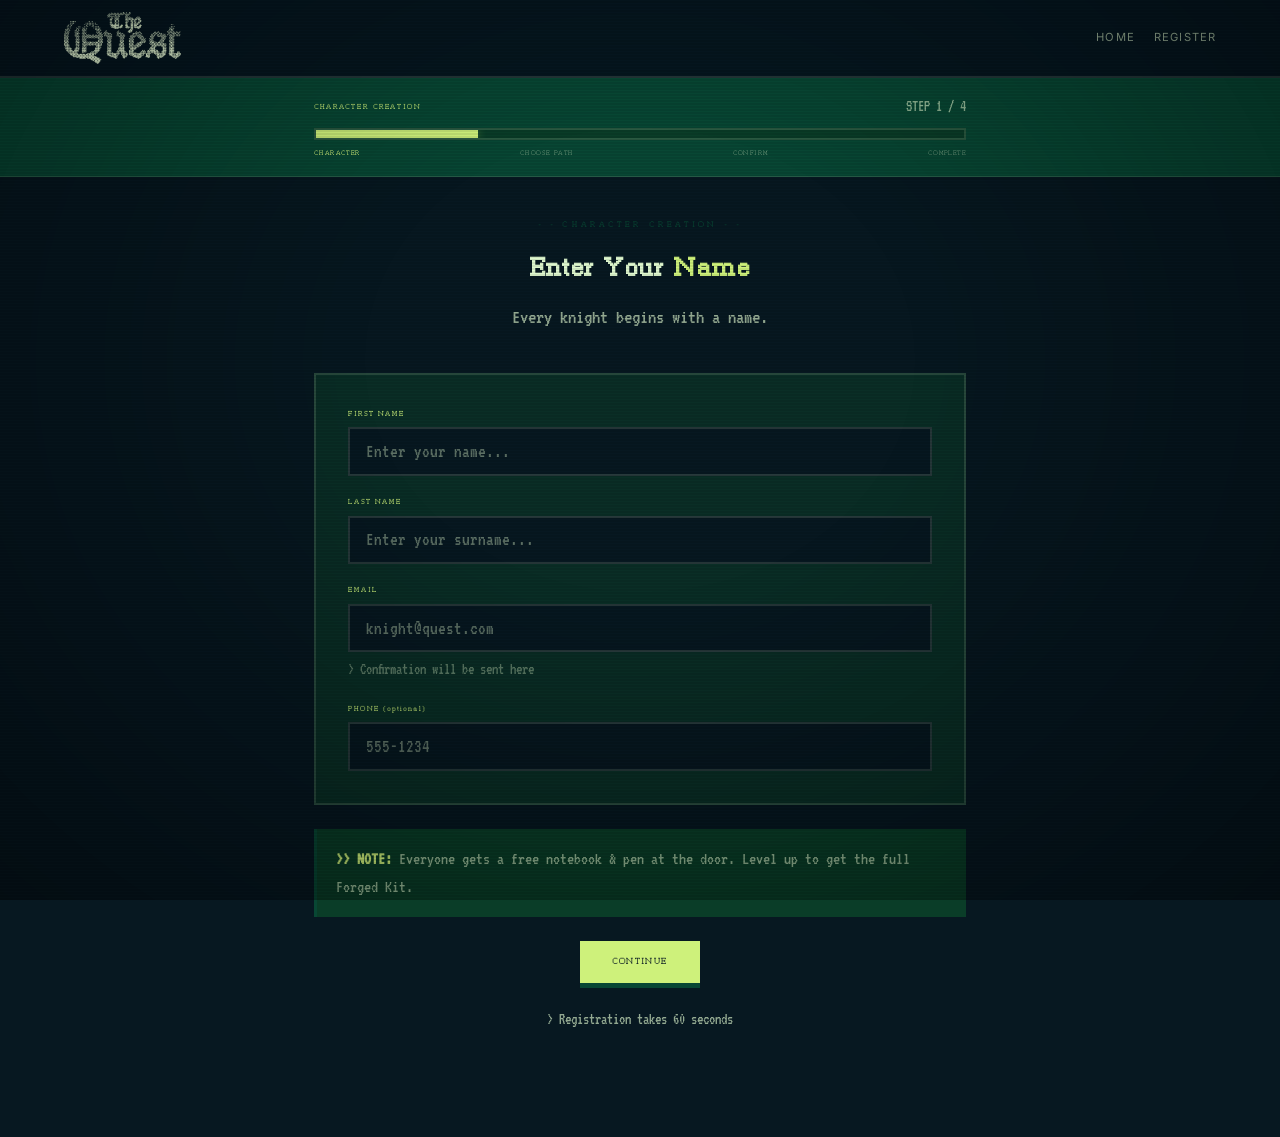
==== commit 182baeda: "Apply Greyson 2026 brand refresh: new palette, logo, Times New Pixel font, speaker asset, design sou" ====
--- a/register.html
+++ b/register.html
@@ -31,7 +31,7 @@
 
 <nav>
   <div class="container">
-    <a href="index.html" class="logo">FORGED '26</a>
+    <a href="index.html" class="logo"><img src="images/forged-thequest-logo-light.png" alt="FORGED 2026: The Quest" width="200" height="auto"></a>
     <div class="nav-links">
       <a href="index.html">Home</a>
       <a href="#" onclick="goToScreen('character'); return false;">Register</a>
@@ -239,10 +239,10 @@
 <div class="screen confirm-screen" id="screen-complete">
   <div class="container">
     <svg class="confirm-emblem" viewBox="0 0 100 100" fill="none">
-      <rect x="30" y="15" width="40" height="50" fill="none" stroke="#4ade80" stroke-width="2"/>
-      <rect x="25" y="10" width="50" height="5" fill="#4ade80"/>
-      <rect x="35" y="65" width="30" height="20" fill="none" stroke="#4ade80" stroke-width="2"/>
-      <path d="M40 35 L48 43 L62 28" stroke="#4ade80" stroke-width="3" fill="none"/>
+      <rect x="30" y="15" width="40" height="50" fill="none" stroke="#CEF17B" stroke-width="2"/>
+      <rect x="25" y="10" width="50" height="5" fill="#CEF17B"/>
+      <rect x="35" y="65" width="30" height="20" fill="none" stroke="#CEF17B" stroke-width="2"/>
+      <path d="M40 35 L48 43 L62 28" stroke="#CEF17B" stroke-width="3" fill="none"/>
     </svg>
     <div class="confirm-stamp">QUEST ACCEPTED</div>
     <p class="screen-sub" style="margin-top: 0.5rem;">Your journey begins November 7.</p>
--- a/style.css
+++ b/style.css
@@ -4,25 +4,36 @@
    ============================================================ */
 
 :root {
-  /* Monochromatic green palette — Game Boy / phosphor CRT */
-  --bg: #0a120a;
-  --bg-2: #0f1c0f;
-  --bg-3: #162616;
-  --bg-card: #122012;
-  --green-bright: #6bff6b;
-  --green: #4ade80;
-  --green-mid: #22c55e;
-  --green-dim: #15803d;
-  --green-dark: #0a3d1a;
-  --green-darker: #05210e;
-  --fg: #b8e6b8;
-  --fg-muted: #5a8a5a;
-  --fg-dim: #3a5a3a;
-  --border: rgba(74,222,128,0.15);
-  --border-bright: rgba(74,222,128,0.3);
+  /* Greyson 2026 palette — style sheet 26-LC-Forged_Style Sheet.pdf */
+  --bg: #071821;          /* Ink Navy */
+  --bg-2: #084734;        /* Green 3 */
+  --bg-3: #0a3d28;        /* lifted Green 3 for card depth */
+  --bg-card: #0a2e26;
+
+  --green-bright: #FBF7EC; /* Parchment (high emphasis) */
+  --green: #CEF17B;        /* Green 2 (CTA / accent) */
+  --green-mid: #DEF7CE;    /* Green 1 (secondary accent) */
+  --green-dim: #084734;    /* Green 3 (borders on light surfaces) */
+  --green-dark: #052b1a;
+  --green-darker: #031812;
+
+  --fg: #DEF7CE;           /* Green 1 (body text) */
+  --fg-muted: rgba(222,247,206,0.65);
+  --fg-dim: rgba(222,247,206,0.40);
+
+  --border: rgba(222,247,206,0.15);
+  --border-bright: rgba(222,247,206,0.30);
 }
 
 * { box-sizing: border-box; margin: 0; padding: 0; }
+
+@font-face {
+  font-family: 'Times New Pixel';
+  src: url('fonts/TimesNewPixel.woff2') format('woff2');
+  font-weight: 400;
+  font-style: normal;
+  font-display: swap;
+}
 
 @font-face {
   font-family: 'Dogica Pixel';
@@ -75,7 +86,7 @@
   background: radial-gradient(ellipse at 50% 40%, transparent 30%, rgba(0,0,0,0.4) 100%);
 }
 
-.pixel { font-family: 'Dogica Pixel', monospace; }
+.pixel { font-family: 'Times New Pixel', 'Times New Pixel', 'Dogica Pixel', monospace; }
 .mono { font-family: 'VT323', monospace; }
 
 h1, h2, h3 { font-family: 'Cinzel', serif; font-weight: 700; }
@@ -88,7 +99,7 @@
 nav {
   left: 0; right: 0;
   z-index: 1000;
-  background: rgba(10,18,10,0.92);
+  background: rgba(7,24,33,0.92);
   backdrop-filter: blur(10px);
   border-bottom: 2px solid var(--border);
   padding: 0.75rem 0;
@@ -98,17 +109,26 @@
 
 nav .container { display: flex; align-items: center; justify-content: space-between; }
 body.register nav .container { max-width: 1200px; }
-nav .logo { font-family: 'Dogica Pixel', monospace; font-size: 0.7rem; color: var(--green); letter-spacing: 0.05em; text-shadow: 0 0 10px rgba(74,222,128,0.4); text-decoration: none; }
+nav .logo {
+  display: inline-flex;
+  align-items: center;
+  text-decoration: none;
+}
+nav .logo img {
+  height: 52px;
+  width: auto;
+  display: block;
+}
 nav ul { display: flex; gap: 1.5rem; list-style: none; }
-nav ul a { font-size: 0.75rem; text-transform: uppercase; letter-spacing: 0.1em; color: var(--fg-muted); transition: color 0.15s; text-decoration: none; }
+nav ul a { font-size: 0.8rem; text-transform: uppercase; letter-spacing: 0.1em; color: var(--fg-muted); transition: color 0.15s; text-decoration: none; }
 nav ul a:hover { color: var(--green); }
 nav .nav-cta {
   display: inline-block;
-  padding: 0.5rem 1.2rem;
+  padding: 0.6rem 1.4rem;
   background: var(--green);
   color: var(--bg);
-  font-family: 'Dogica Pixel', monospace;
-  font-size: 0.6rem;
+  font-family: 'Times New Pixel', 'Dogica Pixel', monospace;
+  font-size: 0.7rem;
   letter-spacing: 0.05em;
   transition: all 0.15s;
   border: none;
@@ -130,8 +150,8 @@
   text-align: center;
   position: relative;
   background:
-    radial-gradient(ellipse at 50% 40%, rgba(34,197,94,0.08) 0%, transparent 50%),
-    linear-gradient(180deg, #0a120a 0%, #0f1c0f 50%, #0a120a 100%);
+    radial-gradient(ellipse at 50% 40%, rgba(206,241,123,0.08) 0%, transparent 50%),
+    linear-gradient(180deg, var(--bg) 0%, var(--bg-2) 50%, var(--bg) 100%);
   overflow: hidden;
 }
 
@@ -149,7 +169,7 @@
 .hero-overlay {
   position: absolute;
   top: 0; left: 0; right: 0; bottom: 0;
-  background: linear-gradient(180deg, rgba(10,18,10,0.55) 0%, rgba(10,18,10,0.35) 50%, rgba(10,18,10,0.7) 100%);
+  background: linear-gradient(180deg, rgba(7,24,33,0.55) 0%, rgba(7,24,33,0.35) 50%, rgba(7,24,33,0.7) 100%);
   z-index: 1;
 }
 
@@ -190,25 +210,33 @@
   letter-spacing: 0.3em;
   color: var(--green-mid);
   text-transform: uppercase;
-  margin-bottom: 1.5rem;
+  margin-bottom: 1rem;
 }
 .hero .pre-title::before { content: '> '; color: var(--green); }
 
 .hero h1 {
-  font-family: 'Dogica Pixel', monospace;
-  font-size: clamp(1.8rem, 6vw, 4rem);
-  line-height: 1.2;
-  color: var(--green);
+  font-family: 'Times New Pixel', 'Dogica Pixel', monospace;
+  font-size: clamp(0.95rem, 3vw, 1.8rem);
+  line-height: 1.15;
+  color: var(--green);
+  margin-bottom: 0.75rem;
+  text-shadow: 0 0 25px rgba(206,241,123,0.45), 0 0 80px rgba(206,241,123,0.25);
+}
+.hero .quest-sub {
+  font-family: 'Times New Pixel', 'Dogica Pixel', monospace;
+  font-size: clamp(1.1rem, 3vw, 2.2rem);
+  color: var(--fg);
+  letter-spacing: 0.1em;
   margin-bottom: 1rem;
-  text-shadow: 0 0 20px rgba(74,222,128,0.3), 0 0 60px rgba(74,222,128,0.15);
-}
-.hero .quest-sub {
-  font-family: 'Dogica Pixel', monospace;
-  font-size: clamp(1rem, 3vw, 2rem);
-  color: var(--fg);
-  letter-spacing: 0.1em;
-  margin-bottom: 2rem;
-  text-shadow: 0 0 15px rgba(184,230,184,0.2);
+  text-shadow: 0 0 15px rgba(222,247,206,0.2);
+}
+.hero .quest-sub img.hero-quest-logo {
+  height: clamp(6rem, 18vw, 13rem);
+  width: auto;
+  max-width: min(420px, 90vw);
+  display: block;
+  margin: 0 auto;
+  filter: drop-shadow(0 0 22px rgba(206,241,123,0.7)) drop-shadow(0 0 70px rgba(206,241,123,0.4));
 }
 
 .hero .tagline {
@@ -248,8 +276,8 @@
 .quest-dialog-header {
   background: var(--green-dim);
   padding: 0.4rem 1rem;
-  font-family: 'Dogica Pixel', monospace;
-  font-size: 0.55rem;
+  font-family: 'Times New Pixel', 'Dogica Pixel', monospace;
+  font-size: 0.6rem;
   color: var(--bg);
   letter-spacing: 0.1em;
   text-transform: uppercase;
@@ -279,7 +307,7 @@
 }
 @keyframes cursor-blink { 50% { opacity: 0; } }
 .quest-dialog-prompt {
-  font-family: 'Dogica Pixel', monospace;
+  font-family: 'Times New Pixel', 'Dogica Pixel', monospace;
   font-size: 0.6rem;
   color: var(--green);
   letter-spacing: 0.1em;
@@ -305,8 +333,8 @@
 }
 .hero-meta-item { text-align: center; }
 .hero-meta-item .label {
-  font-family: 'Dogica Pixel', monospace;
-  font-size: 0.5rem;
+  font-family: 'Times New Pixel', 'Dogica Pixel', monospace;
+  font-size: 0.55rem;
   letter-spacing: 0.1em;
   color: var(--fg-muted);
   margin-bottom: 0.3rem;
@@ -320,11 +348,11 @@
 .hero-cta {
   margin-top: 2rem;
   display: inline-block;
-  padding: 1rem 2.5rem;
+  padding: 1.1rem 2.8rem;
   background: var(--green);
   color: var(--bg);
-  font-family: 'Dogica Pixel', monospace;
-  font-size: 0.85rem;
+  font-family: 'Times New Pixel', 'Dogica Pixel', monospace;
+  font-size: 1rem;
   letter-spacing: 0.05em;
   border: none;
   cursor: pointer;
@@ -356,16 +384,16 @@
 /* === SECTION COMMON === */
 section { padding: 5rem 0; position: relative; }
 .section-label {
-  font-family: 'Dogica Pixel', monospace;
-  font-size: 0.6rem;
+  font-family: 'Times New Pixel', 'Dogica Pixel', monospace;
+  font-size: 0.65rem;
   letter-spacing: 0.3em;
-  color: var(--green-dim);
+  color: var(--green-mid);
   text-align: center;
   margin-bottom: 1rem;
 }
 .section-title {
-  font-family: 'Dogica Pixel', monospace;
-  font-size: clamp(1.2rem, 3vw, 2rem);
+  font-family: 'Times New Pixel', 'Dogica Pixel', monospace;
+  font-size: clamp(1.3rem, 3vw, 2.2rem);
   text-align: center;
   color: var(--fg);
   margin-bottom: 3rem;
@@ -380,7 +408,13 @@
   gap: 0.5rem;
   margin: 2rem 0;
 }
-.pixel-divider .dash { color: var(--green-dim); font-family: 'Dogica Pixel', monospace; font-size: 0.5rem; letter-spacing: 0.5em; }
+.pixel-divider .dash { color: var(--green-dim); font-family: 'Times New Pixel', 'Dogica Pixel', monospace; font-size: 0.55rem; letter-spacing: 0.5em; }
+
+.section-bg {
+  position: relative;
+  overflow: hidden;
+}
+.section-bg > .container { position: relative; z-index: 1; }
 
 /* === ABOUT === */
 .about { background: linear-gradient(180deg, var(--bg) 0%, var(--bg-2) 100%); }
@@ -415,11 +449,11 @@
   display: flex;
   align-items: center;
   justify-content: center;
-  font-family: 'Dogica Pixel', monospace;
+  font-family: 'Times New Pixel', 'Dogica Pixel', monospace;
   font-size: 0.6rem;
   color: var(--green);
   background: var(--bg-3);
-  box-shadow: 0 0 15px rgba(34,197,94,0.1);
+  box-shadow: 0 0 15px rgba(206,241,123,0.1);
 }
 .arc-step .label {
   font-family: 'VT323', monospace;
@@ -427,7 +461,7 @@
   color: var(--fg-muted);
   letter-spacing: 0.1em;
 }
-.arc-arrow { align-self: center; color: var(--green-dim); font-family: 'VT323', monospace; font-size: 1.5rem; }
+.arc-arrow { align-self: center; color: var(--green-mid); font-family: 'VT323', monospace; font-size: 1.5rem; }
 
 /* === SESSIONS === */
 .sessions { background: var(--bg); }
@@ -447,22 +481,22 @@
 .session-card:hover {
   border-color: var(--green);
   transform: translateY(-4px) scale(1.02);
-  box-shadow: 0 10px 30px rgba(0,0,0,0.5), 0 0 20px rgba(74,222,128,0.1);
+  box-shadow: 0 10px 30px rgba(0,0,0,0.5), 0 0 20px rgba(206,241,123,0.1);
 }
 .session-card .level-badge {
   position: absolute;
   top: -10px; right: 10px;
   background: var(--green-dim);
   color: var(--fg);
-  font-family: 'Dogica Pixel', monospace;
-  font-size: 0.5rem;
+  font-family: 'Times New Pixel', 'Dogica Pixel', monospace;
+  font-size: 0.55rem;
   padding: 0.3rem 0.6rem;
   letter-spacing: 0.05em;
 }
 .session-num {
-  font-family: 'Dogica Pixel', monospace;
-  font-size: 0.55rem;
-  color: var(--green-dim);
+  font-family: 'Times New Pixel', 'Dogica Pixel', monospace;
+  font-size: 0.6rem;
+  color: var(--green-mid);
   margin-bottom: 0.5rem;
   letter-spacing: 0.1em;
 }
@@ -479,10 +513,10 @@
   color: var(--green);
   margin-bottom: 0.8rem;
 }
-.session-question::before { content: '[?] '; color: var(--green-dim); }
+.session-question::before { content: '[?] '; color: var(--green-mid); }
 .session-card p {
   font-size: 0.85rem;
-  color: var(--fg-muted);
+  color: var(--fg);
   line-height: 1.6;
 }
 .session-movement {
@@ -491,8 +525,8 @@
   padding: 0.3rem 0.8rem;
   background: var(--bg-3);
   border: 1px solid var(--green-dim);
-  font-family: 'Dogica Pixel', monospace;
-  font-size: 0.5rem;
+  font-family: 'Times New Pixel', 'Dogica Pixel', monospace;
+  font-size: 0.55rem;
   color: var(--green);
   letter-spacing: 0.05em;
 }
@@ -508,7 +542,7 @@
 }
 .timeline-item:last-child { border-bottom: none; }
 .timeline-time {
-  font-family: 'Dogica Pixel', monospace;
+  font-family: 'Times New Pixel', 'Dogica Pixel', monospace;
   font-size: 0.65rem;
   color: var(--green);
   min-width: 90px;
@@ -543,11 +577,11 @@
   display: flex;
   align-items: center;
   justify-content: center;
-  font-family: 'Dogica Pixel', monospace;
+  font-family: 'Times New Pixel', 'Dogica Pixel', monospace;
   font-size: 1rem;
   color: var(--green);
   background: var(--bg-3);
-  box-shadow: 0 0 15px rgba(34,197,94,0.1);
+  box-shadow: 0 0 15px rgba(206,241,123,0.1);
   overflow: hidden;
 }
 .speaker-avatar img { width: 100%; height: 100%; object-fit: cover; display: block; image-rendering: pixelated; }
@@ -579,7 +613,7 @@
   justify-content: center;
 }
 .activity-card:hover { border-color: var(--green); transform: scale(1.03); }
-.activity-icon { font-size: 1.8rem; margin-bottom: 0.5rem; filter: grayscale(0.3) brightness(0.9) sepia(0.5) hue-rotate(50deg) saturate(0.8); }
+.activity-icon { font-size: 1.8rem; margin-bottom: 0.5rem; filter: grayscale(0.2) brightness(1.05) sepia(0.3) hue-rotate(40deg) saturate(0.6); }
 .activity-card h4 { font-family: 'Cinzel', serif; font-size: 0.95rem; color: var(--fg); margin-bottom: 0.3rem; }
 .activity-card p { font-family: 'VT323', monospace; font-size: 1rem; color: var(--fg-muted); }
 
@@ -603,7 +637,7 @@
 .price-card:hover { border-color: var(--green-dim); }
 .price-card.featured {
   border-color: var(--green);
-  box-shadow: 0 0 40px rgba(74,222,128,0.08);
+  box-shadow: 0 0 40px rgba(206,241,123,0.08);
 }
 .price-card.featured::before {
   content: 'RECOMMENDED LOADOUT';
@@ -611,8 +645,8 @@
   top: -12px; left: 50%; transform: translateX(-50%);
   background: var(--green);
   color: var(--bg);
-  font-family: 'Dogica Pixel', monospace;
-  font-size: 0.5rem;
+  font-family: 'Times New Pixel', 'Dogica Pixel', monospace;
+  font-size: 0.6rem;
   padding: 0.3rem 0.8rem;
   letter-spacing: 0.05em;
 }
@@ -623,11 +657,11 @@
   margin-bottom: 0.5rem;
 }
 .price-amount {
-  font-family: 'Dogica Pixel', monospace;
-  font-size: 2rem;
+  font-family: 'Times New Pixel', 'Dogica Pixel', monospace;
+  font-size: 2.2rem;
   color: var(--green);
   margin: 1rem 0;
-  text-shadow: 0 0 15px rgba(74,222,128,0.2);
+  text-shadow: 0 0 15px rgba(206,241,123,0.2);
 }
 .price-amount .currency { font-size: 1rem; vertical-align: top; }
 .price-card .desc { font-family: 'VT323', monospace; font-size: 1.1rem; color: var(--fg-muted); margin-bottom: 1.5rem; }
@@ -641,16 +675,16 @@
   align-items: flex-start;
   gap: 0.5rem;
 }
-.price-features li::before { content: '>'; color: var(--green); font-size: 0.6rem; margin-top: 0.3rem; font-family: 'Dogica Pixel', monospace; }
+.price-features li::before { content: '>'; color: var(--green); font-size: 0.6rem; margin-top: 0.3rem; font-family: 'Times New Pixel', 'Dogica Pixel', monospace; }
 .price-btn {
   display: block;
   width: 100%;
-  padding: 0.9rem;
+  padding: 1rem;
   border: none;
   background: var(--green);
   color: var(--bg);
-  font-family: 'Dogica Pixel', monospace;
-  font-size: 0.7rem;
+  font-family: 'Times New Pixel', 'Dogica Pixel', monospace;
+  font-size: 0.85rem;
   letter-spacing: 0.05em;
   cursor: pointer;
   transition: all 0.15s;
@@ -678,18 +712,21 @@
   border-top: 3px solid var(--border);
 }
 .footer-logo {
-  font-family: 'Dogica Pixel', monospace;
-  font-size: 0.9rem;
-  color: var(--green);
+  display: flex;
+  justify-content: center;
   margin-bottom: 0.5rem;
-  text-shadow: 0 0 10px rgba(74,222,128,0.3);
-}
-.footer-tag { font-family: 'VT323', monospace; font-size: 1.2rem; color: var(--fg-muted); margin-bottom: 1rem; }
+}
+.footer-logo img {
+  height: 64px;
+  width: auto;
+  display: block;
+}
+.footer-tag { font-family: 'VT323', monospace; font-size: 1.2rem; color: var(--fg); margin-bottom: 1rem; }
 .footer-links { display: flex; gap: 1.5rem; justify-content: center; margin: 1rem 0; flex-wrap: wrap; }
-.footer-links a { font-size: 0.75rem; text-transform: uppercase; letter-spacing: 0.1em; color: var(--fg-muted); text-decoration: none; }
+.footer-links a { font-size: 0.75rem; text-transform: uppercase; letter-spacing: 0.1em; color: var(--fg); text-decoration: none; }
 .footer-links a:hover { color: var(--green); }
-footer p { font-family: 'VT323', monospace; font-size: 1.1rem; color: var(--fg-muted); margin-bottom: 0.2rem; }
-.footer-bottom { font-size: 0.7rem; color: var(--fg-dim); margin-top: 1.5rem; font-family: 'Inter', sans-serif; }
+footer p { font-family: 'VT323', monospace; font-size: 1.1rem; color: var(--fg); margin-bottom: 0.2rem; }
+.footer-bottom { font-size: 0.7rem; color: var(--fg-muted); margin-top: 1.5rem; font-family: 'Inter', sans-serif; }
 
 /* === REGISTER: progress bar === */
 .progress-section {
@@ -708,7 +745,7 @@
   margin-bottom: 0.5rem;
 }
 .progress-label .step-name {
-  font-family: 'Dogica Pixel', monospace;
+  font-family: 'Times New Pixel', 'Dogica Pixel', monospace;
   font-size: 0.55rem;
   color: var(--green);
   letter-spacing: 0.1em;
@@ -730,7 +767,7 @@
   background: var(--green);
   width: 0%;
   transition: width 0.5s ease;
-  box-shadow: 0 0 10px rgba(74,222,128,0.3);
+  box-shadow: 0 0 10px rgba(206,241,123,0.3);
 }
 .progress-pips {
   display: flex;
@@ -738,8 +775,8 @@
   margin-top: 0.5rem;
 }
 .pip {
-  font-family: 'Dogica Pixel', monospace;
-  font-size: 0.45rem;
+  font-family: 'Times New Pixel', 'Dogica Pixel', monospace;
+  font-size: 0.5rem;
   color: var(--fg-dim);
   letter-spacing: 0.05em;
   transition: color 0.3s;
@@ -761,16 +798,16 @@
 }
 
 .screen-label {
-  font-family: 'Dogica Pixel', monospace;
-  font-size: 0.6rem;
+  font-family: 'Times New Pixel', 'Dogica Pixel', monospace;
+  font-size: 0.65rem;
   letter-spacing: 0.3em;
   color: var(--green-dim);
   text-align: center;
   margin-bottom: 0.8rem;
 }
 .screen-title {
-  font-family: 'Dogica Pixel', monospace;
-  font-size: clamp(1.2rem, 4vw, 1.8rem);
+  font-family: 'Times New Pixel', 'Dogica Pixel', monospace;
+  font-size: clamp(1.3rem, 4vw, 2rem);
   text-align: center;
   color: var(--fg);
   margin-bottom: 0.5rem;
@@ -797,7 +834,7 @@
 .form-group { margin-bottom: 1.2rem; }
 .form-group:last-child { margin-bottom: 0; }
 .form-label {
-  font-family: 'Dogica Pixel', monospace;
+  font-family: 'Times New Pixel', 'Dogica Pixel', monospace;
   font-size: 0.55rem;
   color: var(--green);
   letter-spacing: 0.1em;
@@ -844,13 +881,13 @@
   position: relative;
 }
 .path-card:hover { border-color: var(--green-dim); transform: translateY(-2px); }
-.path-card.selected { border-color: var(--green); box-shadow: 0 0 25px rgba(74,222,128,0.1); }
+.path-card.selected { border-color: var(--green); box-shadow: 0 0 25px rgba(206,241,123,0.1); }
 .path-card.selected::after {
   content: '✓ SELECTED';
   position: absolute;
   top: 0.8rem; right: 0.8rem;
-  font-family: 'Dogica Pixel', monospace;
-  font-size: 0.45rem;
+  font-family: 'Times New Pixel', 'Dogica Pixel', monospace;
+  font-size: 0.5rem;
   color: var(--green);
 }
 
@@ -872,8 +909,8 @@
 }
 .path-info { flex: 1; }
 .path-name {
-  font-family: 'Dogica Pixel', monospace;
-  font-size: 0.8rem;
+  font-family: 'Times New Pixel', 'Dogica Pixel', monospace;
+  font-size: 0.85rem;
   color: var(--fg);
   margin-bottom: 0.3rem;
 }
@@ -901,14 +938,14 @@
   align-items: flex-start;
   gap: 0.5rem;
 }
-.path-features li::before { content: '>'; color: var(--green); font-family: 'Dogica Pixel', monospace; font-size: 0.5rem; margin-top: 0.2rem; }
+.path-features li::before { content: '>'; color: var(--green); font-family: 'Times New Pixel', 'Dogica Pixel', monospace; font-size: 0.5rem; margin-top: 0.2rem; }
 
 .path-badge {
   display: inline-block;
   background: var(--green-dim);
   color: var(--fg);
-  font-family: 'Dogica Pixel', monospace;
-  font-size: 0.45rem;
+  font-family: 'Times New Pixel', 'Dogica Pixel', monospace;
+  font-size: 0.5rem;
   padding: 0.2rem 0.5rem;
   letter-spacing: 0.05em;
   margin-bottom: 0.5rem;
@@ -922,8 +959,8 @@
   margin-bottom: 1.5rem;
 }
 .kit-preview h3 {
-  font-family: 'Dogica Pixel', monospace;
-  font-size: 0.7rem;
+  font-family: 'Times New Pixel', 'Dogica Pixel', monospace;
+  font-size: 0.75rem;
   color: var(--green);
   text-align: center;
   margin-bottom: 1.5rem;
@@ -940,7 +977,7 @@
   background: var(--bg);
   border: 1px solid var(--border);
 }
-.kit-item .icon { font-size: 2rem; margin-bottom: 0.4rem; filter: grayscale(0.3) brightness(0.9) sepia(0.5) hue-rotate(50deg) saturate(0.8); }
+.kit-item .icon { font-size: 2rem; margin-bottom: 0.4rem; filter: grayscale(0.2) brightness(1.05) sepia(0.3) hue-rotate(40deg) saturate(0.6); }
 .kit-item .name { font-family: 'VT323', monospace; font-size: 1rem; color: var(--fg); }
 .kit-item .note { font-size: 0.7rem; color: var(--fg-dim); }
 
@@ -952,8 +989,8 @@
   margin-bottom: 1.5rem;
 }
 .addon-section h3 {
-  font-family: 'Dogica Pixel', monospace;
-  font-size: 0.6rem;
+  font-family: 'Times New Pixel', 'Dogica Pixel', monospace;
+  font-size: 0.65rem;
   color: var(--green);
   margin-bottom: 1rem;
   letter-spacing: 0.1em;
@@ -1010,8 +1047,8 @@
   padding-top: 0.8rem;
   margin-top: 0.5rem;
 }
-.summary-total .summary-label { font-family: 'Dogica Pixel', monospace; font-size: 0.7rem; color: var(--green); }
-.summary-total .summary-value { font-family: 'Dogica Pixel', monospace; font-size: 1.1rem; color: var(--green); }
+.summary-total .summary-label { font-family: 'Times New Pixel', 'Dogica Pixel', monospace; font-size: 0.7rem; color: var(--green); }
+.summary-total .summary-value { font-family: 'Times New Pixel', 'Dogica Pixel', monospace; font-size: 1.1rem; color: var(--green); }
 
 /* === REGISTER: buttons === */
 .btn-row {
@@ -1022,7 +1059,7 @@
 }
 .step-btn {
   padding: 1rem 2rem;
-  font-family: 'Dogica Pixel', monospace;
+  font-family: 'Times New Pixel', 'Dogica Pixel', monospace;
   font-size: 0.7rem;
   letter-spacing: 0.05em;
   border: none;
@@ -1051,11 +1088,11 @@
   margin: 0 auto 1.5rem;
 }
 .confirm-stamp {
-  font-family: 'Dogica Pixel', monospace;
+  font-family: 'Times New Pixel', 'Dogica Pixel', monospace;
   font-size: clamp(1.5rem, 5vw, 2.5rem);
   color: var(--green);
   margin-bottom: 0.5rem;
-  text-shadow: 0 0 30px rgba(74,222,128,0.3);
+  text-shadow: 0 0 30px rgba(206,241,123,0.3);
   animation: stampIn 0.6s ease;
 }
 @keyframes stampIn {
@@ -1087,8 +1124,8 @@
   text-align: left;
 }
 .confirm-next-steps h3 {
-  font-family: 'Dogica Pixel', monospace;
-  font-size: 0.6rem;
+  font-family: 'Times New Pixel', 'Dogica Pixel', monospace;
+  font-size: 0.65rem;
   color: var(--green);
   margin-bottom: 1rem;
   text-align: center;
@@ -1102,7 +1139,7 @@
   display: flex;
   gap: 0.5rem;
 }
-.confirm-next-steps li::before { content: '>'; color: var(--green); font-family: 'Dogica Pixel', monospace; font-size: 0.6rem; margin-top: 0.2rem; }
+.confirm-next-steps li::before { content: '>'; color: var(--green); font-family: 'Times New Pixel', 'Dogica Pixel', monospace; font-size: 0.6rem; margin-top: 0.2rem; }
 
 /* === REGISTER: typewriter effect === */
 .typewriter {
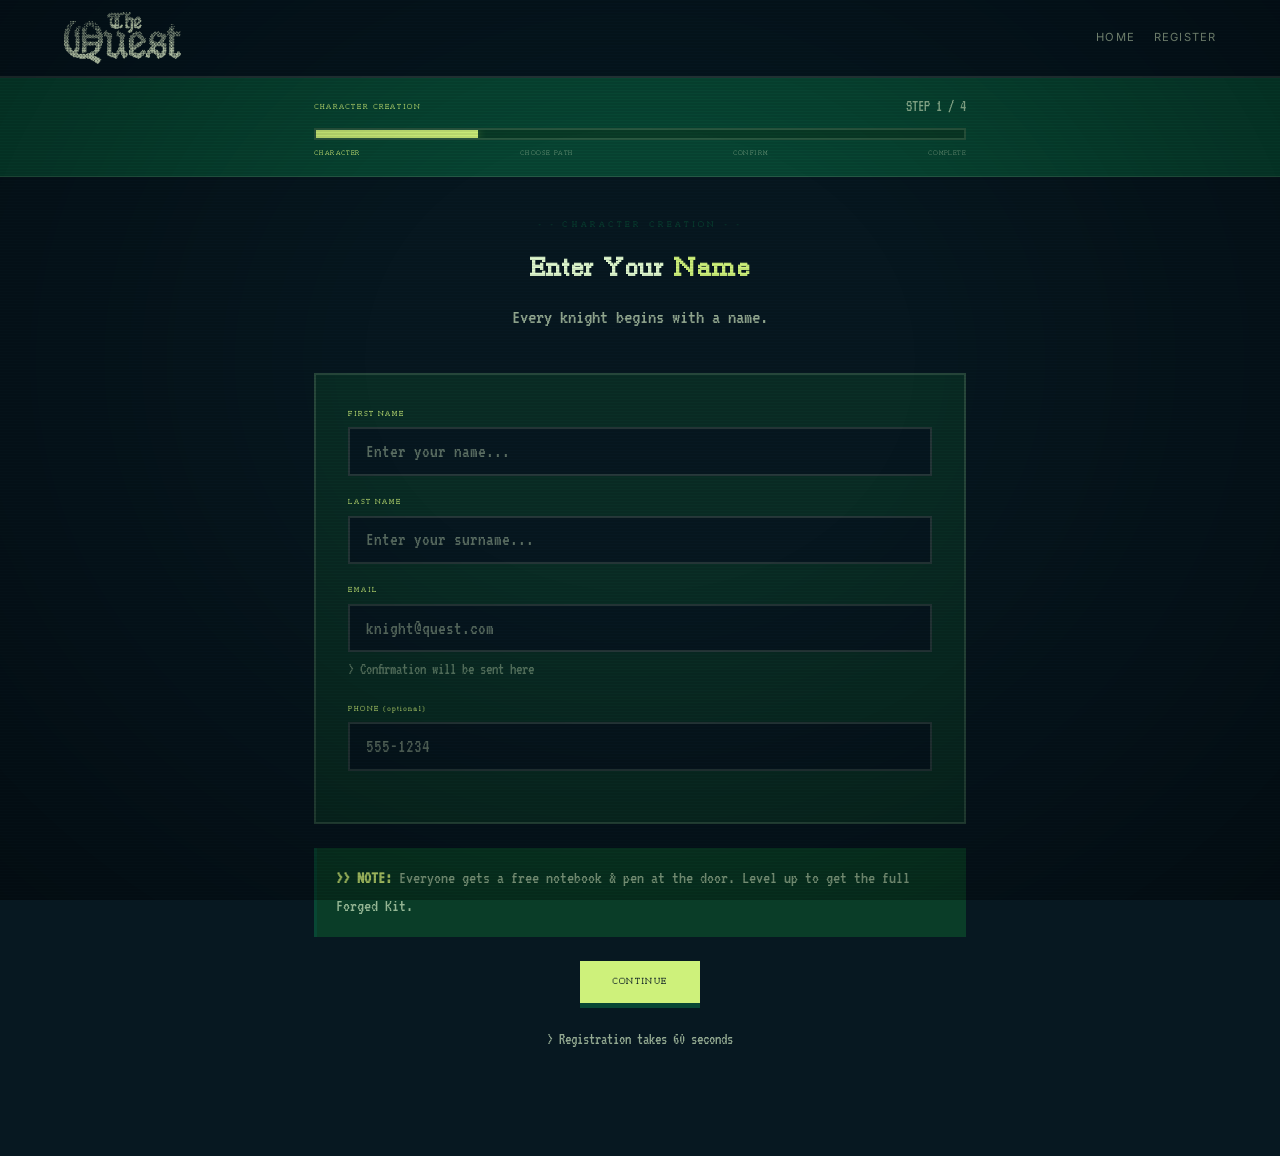
==== commit 32243e15: "Wire registration to PCO: field writes, list refresh trigger, 15-min backstop - register.html: real " ====
--- a/register.html
+++ b/register.html
@@ -13,14 +13,14 @@
 <meta property="og:title" content="FORGED 2026: The Quest — Register">
 <meta property="og:description" content="Answer the Call. Face the Darkness. Live the Story. Saturday, November 7, 2026 · 9AM-2PM · Life Chapel Toledo. Free to attend.">
 <meta property="og:url" content="https://forgedconf.com/register.html">
-<meta property="og:image" content="https://forgedconf.com/images/forged-og.png">
+<meta property="og:image" content="https://forgedconf.com/images/forged-og-2026.png">
 <meta property="og:image:width" content="1200">
 <meta property="og:image:height" content="630">
-<meta property="og:image:alt" content="Pixel art knight raising a glowing sword before a castle — FORGED 2026: The Quest">
+<meta property="og:image:alt" content="FORGED 2026: The Quest — Men's Conference at Life Chapel Toledo, November 7, 2026">
 <meta name="twitter:card" content="summary_large_image">
 <meta name="twitter:title" content="FORGED 2026: The Quest — Register">
 <meta name="twitter:description" content="Answer the Call. Face the Darkness. Live the Story. Nov 7, 2026 · Life Chapel Toledo. Free to attend.">
-<meta name="twitter:image" content="https://forgedconf.com/images/forged-og.png">
+<meta name="twitter:image" content="https://forgedconf.com/images/forged-og-2026.png">
 <link rel="preconnect" href="https://fonts.googleapis.com">
 <link rel="preconnect" href="https://fonts.gstatic.com" crossorigin>
 <link href="https://fonts.googleapis.com/css2?family=VT323&family=Cinzel:wght@400;700;900&family=Inter:wght@400;500;600;700&display=swap" rel="stylesheet">
@@ -82,6 +82,11 @@
       <div class="form-group">
         <label class="form-label">PHONE (optional)</label>
         <input type="tel" class="form-input" id="phone" placeholder="555-1234" autocomplete="tel">
+      </div>
+      <!-- Honeypot: hidden from humans, filled by bots. Server silently drops these. -->
+      <div class="form-group" style="position:absolute; left:-9999px;" aria-hidden="true">
+        <label for="website">Website</label>
+        <input type="text" id="website" name="website" tabindex="-1" autocomplete="off">
       </div>
     </div>
 
@@ -222,8 +227,7 @@
     </div>
 
     <div class="info-box" id="paymentNote">
-      <strong>>> PAYMENT:</strong> You'll be redirected to a secure checkout to complete your registration.
-      <br><span style="color: var(--fg-dim); font-size: 0.95rem;">(Mock — no real payment will be processed)</span>
+      <strong>> PAYMENT:</strong> Nothing to pay right now. Level Up knights: watch your inbox — your confirmation email includes payment instructions for the $35 kit.
     </div>
 
     <div class="btn-row">
@@ -255,7 +259,7 @@
       <div class="row"><span class="label">Date:</span><span class="value">Nov 7, 2026</span></div>
       <div class="row"><span class="label">Time:</span><span class="value">9AM - 2PM</span></div>
       <div class="row"><span class="label">Location:</span><span class="value">Life Chapel Toledo</span></div>
-      <div class="row"><span class="label">Confirmation:</span><span class="value" id="confId">—</span></div>
+      <div class="row" id="confIdRow"><span class="label">Confirmation:</span><span class="value" id="confId">—</span></div>
     </div>
 
     <div class="confirm-next-steps">
@@ -394,12 +398,34 @@
   }
 
   // === ACCEPT QUEST ===
-  function acceptQuest() {
-    const confId = 'FRGD-' + Math.random().toString(36).substring(2, 8).toUpperCase();
-    document.getElementById('confName').textContent = `${state.firstName} ${state.lastName}`;
-    document.getElementById('confPath').textContent = pathInfo[state.path].name;
-    document.getElementById('confId').textContent = confId;
-    goToScreen('complete');
+  async function acceptQuest() {
+    const btn = document.querySelector('#screen-confirm .step-btn.primary');
+    btn.disabled = true;
+    btn.textContent = 'ACCEPTING...';
+    try {
+      const resp = await fetch('/api/register', {
+        method: 'POST',
+        headers: { 'Content-Type': 'application/json' },
+        body: JSON.stringify({
+          first_name: state.firstName,
+          last_name: state.lastName,
+          email: state.email,
+          phone: state.phone,
+          path: state.path,
+          website: document.getElementById('website').value
+        })
+      });
+      const data = await resp.json().catch(() => ({}));
+      if (!resp.ok || !data.ok) throw new Error(data.error || 'Registration failed.');
+      document.getElementById('confName').textContent = `${state.firstName} ${state.lastName}`;
+      document.getElementById('confPath').textContent = pathInfo[state.path].name;
+      document.getElementById('confIdRow').style.display = 'none';
+      goToScreen('complete');
+    } catch (err) {
+      alert('> The quest could not be recorded: ' + err.message + ' Please try again.');
+      btn.disabled = false;
+      btn.textContent = 'ACCEPT QUEST';
+    }
   }
 
   // === TYPEWRITER ===
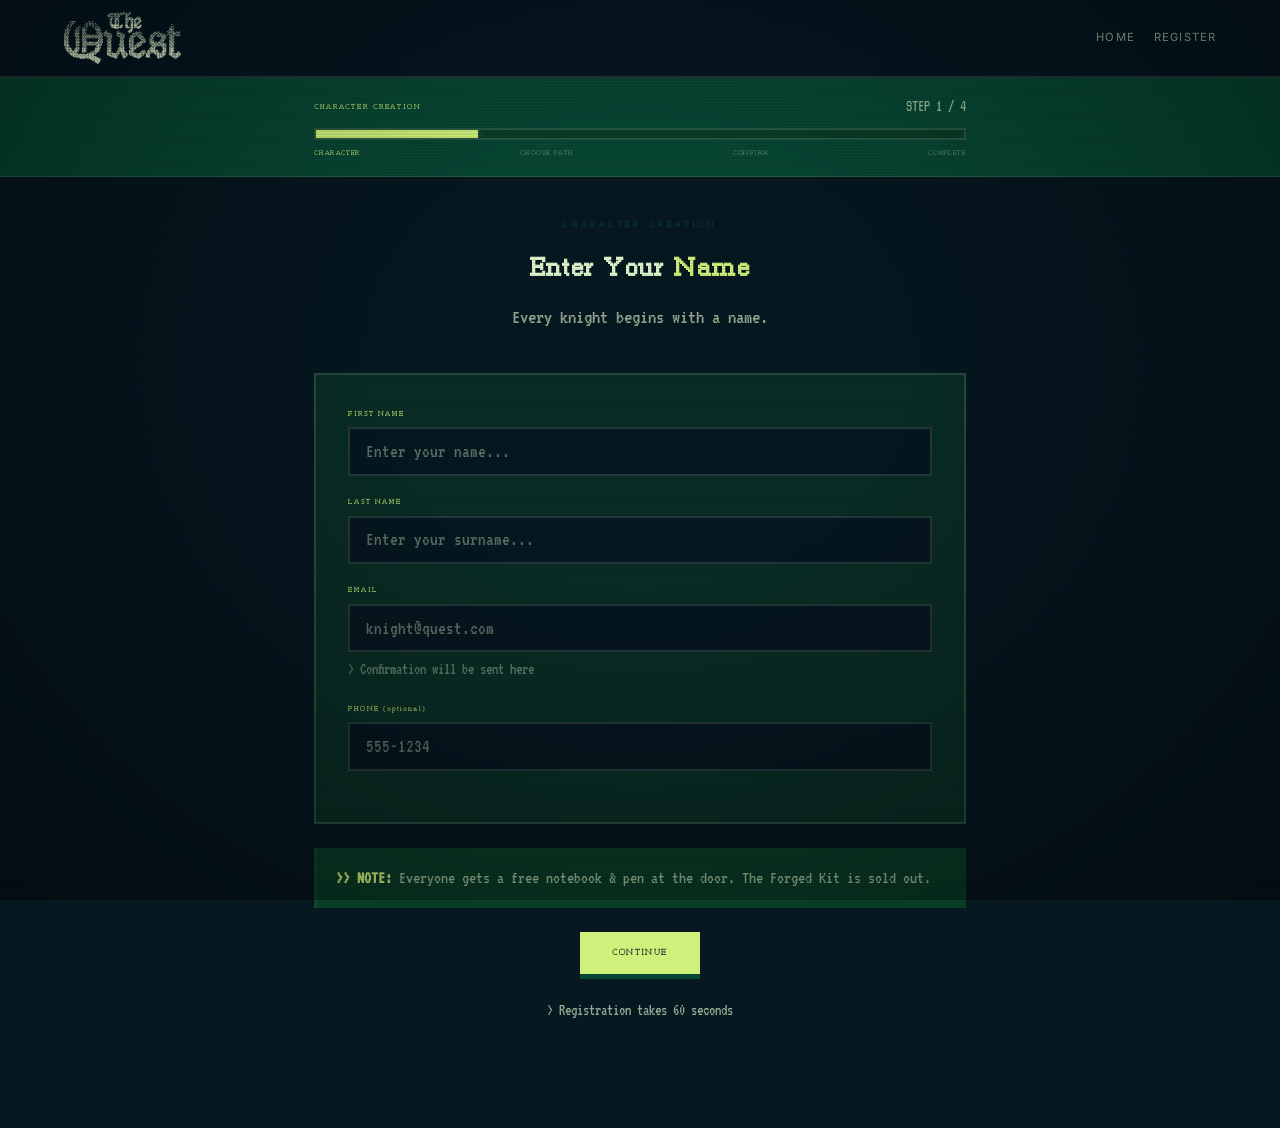
==== commit 14313f87: "Close Forged Kit registration and mark Level Up sold out Co-authored-by: Luc Herlitz <lherlitz@users" ====
--- a/register.html
+++ b/register.html
@@ -4,7 +4,7 @@
 <meta charset="UTF-8">
 <meta name="viewport" content="width=device-width, initial-scale=1.0">
 <title>FORGED 2026: THE QUEST — Register | Life Chapel Toledo</title>
-<meta name="description" content="Register for FORGED 2026: The Quest — Saturday, November 7, 2026 · 9AM-2PM · Life Chapel Toledo. Free to attend; Level Up for $35 includes the full Forged Kit.">
+<meta name="description" content="Register for FORGED 2026: The Quest. Saturday, November 7, 2026, 9AM-2PM, Life Chapel Toledo. Free to attend. The Forged Kit is sold out.">
 <link rel="icon" type="image/png" sizes="32x32" href="images/favicon-32.png">
 <link rel="icon" type="image/png" sizes="16x16" href="images/favicon-16.png">
 <link rel="apple-touch-icon" href="images/apple-touch-icon.png">
@@ -91,7 +91,7 @@
     </div>
 
     <div class="info-box">
-      <strong>>> NOTE:</strong> Everyone gets a free notebook & pen at the door. Level up to get the full Forged Kit.
+      <strong>>> NOTE:</strong> Everyone gets a free notebook & pen at the door. The Forged Kit is sold out.
     </div>
 
     <div class="btn-row">
@@ -108,11 +108,12 @@
   <div class="container">
     <div class="screen-label">- - CHOOSE YOUR PATH - -</div>
     <h2 class="screen-title">Select Your <span class="accent">Quest</span></h2>
-    <p class="screen-sub">Every man may attend free. Will you level up?</p>
+    <p class="screen-sub">Every man may attend free. The Forged Kit is sold out.</p>
 
     <div class="path-grid">
       <!-- Free -->
       <div class="path-card" data-path="free" onclick="selectPath('free')">
+        <div class="path-badge">RECOMMENDED</div>
         <div class="path-header">
           <div class="path-icon">🗡️</div>
           <div class="path-info">
@@ -128,9 +129,9 @@
         </ul>
       </div>
 
-      <!-- Level Up (Kit) -->
-      <div class="path-card" data-path="kit" onclick="selectPath('kit')">
-        <div class="path-badge">RECOMMENDED</div>
+      <!-- Level Up (Kit): orders are closed. Card stays visible, but it cannot be selected. -->
+      <div class="path-card sold-out" data-path="kit" aria-disabled="true">
+        <div class="path-badge sold-out">SOLD OUT</div>
         <div class="path-header">
           <div class="path-icon">⚔️</div>
           <div class="path-info">
@@ -138,15 +139,44 @@
             <div class="path-price">$35</div>
           </div>
         </div>
-        <div class="path-desc">Register + receive the full Forged Kit on arrival.</div>
+        <div class="path-desc">The Forged Kit is sold out.</div>
         <ul class="path-features">
           <li>Everything in Free</li>
           <li>Forged Canvas Bag</li>
           <li>Forged T-Shirt (one cool design)</li>
-          <li>Engraved Wooden Coaster</li>
+          <li>Custom Coaster</li>
           <li>Leather Bookmark</li>
           <li>Branded Water Bottle</li>
         </ul>
+      </div>
+
+      <!-- Sponsorship -->
+      <div class="path-card" data-path="sponsorship" onclick="selectPath('sponsorship')">
+        <div class="path-header">
+          <div class="path-icon">🛡️</div>
+          <div class="path-info">
+            <div class="path-name">SPONSOR</div>
+            <div class="path-price">$100</div>
+          </div>
+        </div>
+        <div class="path-desc">Support the quest. Your name or company recognized.</div>
+        <ul class="path-features">
+          <li>Help make this event possible</li>
+          <li>Your name or company on sponsor list</li>
+          <li>No physical kit or attendance required</li>
+          <li>Invest in men's ministry</li>
+        </ul>
+      </div>
+    </div>
+
+    <!-- Sponsorship Name Field (shown only when sponsorship selected) -->
+    <div id="sponsorshipNameSection" style="display: none;">
+      <div class="form-card">
+        <div class="form-group">
+          <label class="form-label">SPONSORSHIP DISPLAY NAME(S)</label>
+          <input type="text" class="form-input" id="sponsorshipName" placeholder="Your name or company name...">
+          <div class="form-helper">> How should we recognize you? (e.g., "John Smith", "Smith Family", "Acme Co.")</div>
+        </div>
       </div>
     </div>
 
@@ -164,20 +194,20 @@
   <div class="container">
     <div class="screen-label">- - LEVEL UP - -</div>
     <h2 class="screen-title">Your <span class="accent">Forged Kit</span></h2>
-    <p class="screen-sub">Here's what you'll receive on November 7.</p>
+    <p class="screen-sub">The Forged Kit is sold out.</p>
 
     <div class="kit-preview">
       <h3>FORGED KIT CONTENTS</h3>
       <div class="kit-items">
         <div class="kit-item"><div class="icon">🎒</div><div class="name">Canvas Bag</div><div class="note">Black, branded</div></div>
         <div class="kit-item"><div class="icon">👕</div><div class="name">Forged T-Shirt</div><div class="note">One cool design</div></div>
-        <div class="kit-item"><div class="icon">🪵</div><div class="name">Wooden Coaster</div><div class="note">Engraved</div></div>
+        <div class="kit-item"><div class="icon">☕</div><div class="name">Custom Coaster</div><div class="note">Forged-branded</div></div>
         <div class="kit-item"><div class="icon">🔖</div><div class="name">Leather Bookmark</div><div class="note">Hand-stamped</div></div>
         <div class="kit-item"><div class="icon">💧</div><div class="name">Water Bottle</div><div class="note">Branded</div></div>
       </div>
     </div>
 
-    <!-- Add-ons / Merch -->
+    <!-- Add-ons / Merch — commented out until merch is wired into Planning Center
     <div class="addon-section">
       <h3>EXTRA MERCH (OPTIONAL)</h3>
       <div class="addon-item" onclick="toggleAddon(this, 'longsleeve', 25)">
@@ -196,14 +226,14 @@
         <div class="addon-price">$12</div>
       </div>
     </div>
+    -->
 
     <div class="info-box">
-      <strong>>> PRE-ORDER DEADLINE:</strong> October 17. After that, kits available at the door while supplies last ($40).
+      <strong>>> SOLD OUT:</strong> The Forged Kit is sold out. Pre-orders are closed, and kits are not available at the door.
     </div>
 
     <div class="btn-row">
       <button class="step-btn secondary" onclick="goToScreen('path')">BACK</button>
-      <button class="step-btn primary" onclick="goToScreen('confirm')">CONTINUE</button>
     </div>
   </div>
 </div>
@@ -227,11 +257,11 @@
     </div>
 
     <div class="info-box" id="paymentNote">
-      <strong>> PAYMENT:</strong> Nothing to pay right now. Level Up knights: watch your inbox — your confirmation email includes payment instructions for the $35 kit.
+      <strong>> PAYMENT:</strong> Nothing to pay right now. Watch your inbox for your confirmation email.
     </div>
 
     <div class="btn-row">
-      <button class="step-btn secondary" onclick="goToScreen('levelup')">BACK</button>
+      <button class="step-btn secondary" onclick="goToScreen('path')">BACK</button>
       <button class="step-btn primary" onclick="acceptQuest()">ACCEPT QUEST</button>
     </div>
   </div>
@@ -280,12 +310,13 @@
   // === STATE ===
   let state = {
     firstName: '', lastName: '', email: '', phone: '',
-    path: '', addons: {}, total: 0
+    path: '', sponsorshipName: '', addons: {}, total: 0
   };
 
   const pathInfo = {
-    free:    { name: 'Free', price: 0 },
-    kit:     { name: 'Level Up', price: 35 }
+    free:         { name: 'Free', price: 0 },
+    kit:          { name: 'Level Up', price: 35 },
+    sponsorship:  { name: 'Sponsor the Quest', price: 100 }
   };
 
   // === SCREEN NAVIGATION ===
@@ -299,6 +330,8 @@
   };
 
   function goToScreen(name) {
+    // The kit detail screen is closed. Any leftover link lands back on path choice.
+    if (name === 'levelup' || (name === 'confirm' && state.path === 'kit')) name = 'path';
     screens.forEach(s => document.getElementById('screen-' + s).classList.remove('active'));
     document.getElementById('screen-' + name).classList.add('active');
     window.scrollTo(0, 0);
@@ -343,6 +376,7 @@
 
   // === PATH SELECTION ===
   function selectPath(p) {
+    if (p === 'kit') return;
     state.path = p;
     state.addons = {};
     document.querySelectorAll('.path-card').forEach(c => c.classList.remove('selected'));
@@ -351,15 +385,30 @@
 
     // Reset addon checkboxes
     document.querySelectorAll('.addon-check').forEach(c => c.classList.remove('checked'));
+
+    // Show/hide sponsorship name section
+    const sponsorSection = document.getElementById('sponsorshipNameSection');
+    if (p === 'sponsorship') {
+      sponsorSection.style.display = 'block';
+    } else {
+      sponsorSection.style.display = 'none';
+      document.getElementById('sponsorshipName').value = '';
+    }
   }
 
   function proceedFromPath() {
-    if (state.path === 'kit') {
-      goToScreen('levelup');
-    } else {
-      // Free - skip level up, go to confirm
-      goToScreen('confirm');
-    }
+    // If sponsorship, validate the name field
+    if (state.path === 'sponsorship') {
+      const name = document.getElementById('sponsorshipName').value.trim();
+      if (!name) {
+        alert('> Please enter a name for the sponsorship recognition.');
+        return;
+      }
+      state.sponsorshipName = name;
+    }
+
+    if (state.path === 'kit') return;
+    goToScreen('confirm');
   }
 
   // === ADD-ONS ===
@@ -377,7 +426,12 @@
     const fullName = `${state.firstName} ${state.lastName}`;
     document.getElementById('sumName').textContent = fullName;
     document.getElementById('sumEmail').textContent = state.email;
-    document.getElementById('sumPath').textContent = pathInfo[state.path].name;
+    
+    let pathDisplay = pathInfo[state.path].name;
+    if (state.path === 'sponsorship' && state.sponsorshipName) {
+      pathDisplay += ` (as "${state.sponsorshipName}")`;
+    }
+    document.getElementById('sumPath').textContent = pathDisplay;
 
     let total = pathInfo[state.path].price;
     document.getElementById('sumReg').textContent = pathInfo[state.path].price === 0 ? 'FREE' : `$${pathInfo[state.path].price}`;
@@ -393,36 +447,56 @@
     state.total = total;
     document.getElementById('sumTotal').textContent = total === 0 ? 'FREE' : `$${total}`;
 
-    // Hide payment note if free
-    document.getElementById('paymentNote').style.display = total === 0 ? 'none' : 'block';
+    // Update payment note based on path
+    const paymentNote = document.getElementById('paymentNote');
+    if (total === 0) {
+      paymentNote.style.display = 'none';
+    } else if (state.path === 'kit') {
+      paymentNote.innerHTML = '<strong>> SOLD OUT:</strong> The Forged Kit is sold out. Please register for the Free path.';
+      paymentNote.style.display = 'block';
+    } else if (state.path === 'sponsorship') {
+      paymentNote.innerHTML = '<strong>> PAYMENT:</strong> Nothing to pay right now. Sponsors: watch your inbox — your confirmation email includes payment instructions for the $100 sponsorship.';
+      paymentNote.style.display = 'block';
+    }
   }
 
   // === ACCEPT QUEST ===
   async function acceptQuest() {
+    if (state.path === 'kit') {
+      alert('> The Forged Kit is sold out. Please register for the Free path.');
+      return;
+    }
     const btn = document.querySelector('#screen-confirm .step-btn.primary');
     btn.disabled = true;
     btn.textContent = 'ACCEPTING...';
     try {
+      const payload = {
+        first_name: state.firstName,
+        last_name: state.lastName,
+        email: state.email,
+        phone: state.phone,
+        path: state.path,
+        website: document.getElementById('website').value
+      };
+      
+      // Include sponsorship_name only if path is sponsorship
+      if (state.path === 'sponsorship' && state.sponsorshipName) {
+        payload.sponsorship_name = state.sponsorshipName;
+      }
+
       const resp = await fetch('/api/register', {
         method: 'POST',
         headers: { 'Content-Type': 'application/json' },
-        body: JSON.stringify({
-          first_name: state.firstName,
-          last_name: state.lastName,
-          email: state.email,
-          phone: state.phone,
-          path: state.path,
-          website: document.getElementById('website').value
-        })
+        body: JSON.stringify(payload)
       });
       const data = await resp.json().catch(() => ({}));
-      if (!resp.ok || !data.ok) throw new Error(data.error || 'Registration failed.');
+      if (!resp.ok || !data.ok) throw new Error(data.error || 'The quest could not be recorded. Please try again.');
       document.getElementById('confName').textContent = `${state.firstName} ${state.lastName}`;
       document.getElementById('confPath').textContent = pathInfo[state.path].name;
       document.getElementById('confIdRow').style.display = 'none';
       goToScreen('complete');
     } catch (err) {
-      alert('> The quest could not be recorded: ' + err.message + ' Please try again.');
+      alert('> ' + (err.message || 'The quest could not be recorded. Please try again.'));
       btn.disabled = false;
       btn.textContent = 'ACCEPT QUEST';
     }
@@ -446,11 +520,12 @@
 
   // === RESET ===
   function resetQuest() {
-    state = { firstName: '', lastName: '', email: '', phone: '', path: '', addons: {}, total: 0 };
+    state = { firstName: '', lastName: '', email: '', phone: '', path: '', sponsorshipName: '', addons: {}, total: 0 };
     document.querySelectorAll('input').forEach(i => i.value = '');
     document.querySelectorAll('.path-card').forEach(c => c.classList.remove('selected'));
     document.querySelectorAll('.addon-check').forEach(c => c.classList.remove('checked'));
     document.getElementById('pathNext').disabled = true;
+    document.getElementById('sponsorshipNameSection').style.display = 'none';
     goToScreen('character');
   }
 
--- a/style.css
+++ b/style.css
@@ -461,7 +461,16 @@
   color: var(--fg-muted);
   letter-spacing: 0.1em;
 }
-.arc-arrow { align-self: center; color: var(--green-mid); font-family: 'VT323', monospace; font-size: 1.5rem; }
+.arc-arrow {
+  /* Align with the 60px badges, not the full step height (badge + label). */
+  align-self: flex-start;
+  height: 60px;
+  display: flex;
+  align-items: center;
+  color: var(--green-mid);
+  font-family: 'VT323', monospace;
+  font-size: 1.5rem;
+}
 
 /* === SESSIONS === */
 .sessions { background: var(--bg); }
@@ -557,7 +566,7 @@
 .speakers { background: var(--bg); }
 .speaker-grid {
   display: grid;
-  grid-template-columns: repeat(auto-fit, minmax(250px, 1fr));
+  grid-template-columns: repeat(auto-fit, minmax(320px, 1fr));
   gap: 1.5rem;
   max-width: 900px;
   margin: 0 auto;
@@ -601,6 +610,7 @@
   margin-right: auto;
 }
 .activity-card {
+  min-width: 0; /* prevent aspect-ratio min-size from blowing out 1fr tracks on narrow screens */
   text-align: center;
   padding: 2rem 1rem;
   background: var(--bg-card);
@@ -623,7 +633,7 @@
   display: grid;
   grid-template-columns: repeat(auto-fit, minmax(250px, 1fr));
   gap: 1.5rem;
-  max-width: 950px;
+  max-width: 1200px;
   margin: 0 auto;
 }
 .price-card {
@@ -694,6 +704,36 @@
 }
 .price-btn:hover { background: var(--green-bright); box-shadow: 0 4px 0 var(--green-mid); }
 .price-btn:active { transform: translateY(3px); box-shadow: 0 1px 0 var(--green-dim); }
+.price-card.sold-out:hover { border-color: var(--border); }
+.price-card.sold-out h3,
+.price-card.sold-out .price-amount,
+.price-card.sold-out .desc,
+.price-card.sold-out .price-features {
+  opacity: 0.45;
+  filter: grayscale(0.9);
+}
+.price-card.sold-out::before {
+  content: 'SOLD OUT';
+  position: absolute;
+  top: -12px; left: 50%; transform: translateX(-50%);
+  background: var(--fg-muted);
+  color: var(--bg);
+  font-family: 'Times New Pixel', 'Dogica Pixel', monospace;
+  font-size: 0.6rem;
+  padding: 0.3rem 0.8rem;
+  letter-spacing: 0.05em;
+}
+.price-btn.is-disabled,
+.price-btn.is-disabled:hover,
+.price-btn.is-disabled:active {
+  background: transparent;
+  color: var(--fg-muted);
+  border: 2px solid var(--border);
+  box-shadow: none;
+  cursor: not-allowed;
+  pointer-events: none;
+  transform: none;
+}
 
 .reg-note {
   text-align: center;
@@ -871,6 +911,12 @@
   display: grid;
   gap: 1.2rem;
   margin-bottom: 1.5rem;
+  grid-template-columns: 1fr;
+}
+@media (min-width: 768px) {
+  .path-grid {
+    grid-template-columns: repeat(auto-fit, minmax(280px, 1fr));
+  }
 }
 .path-card {
   background: var(--bg-card);
@@ -881,6 +927,20 @@
   position: relative;
 }
 .path-card:hover { border-color: var(--green-dim); transform: translateY(-2px); }
+.path-card.sold-out,
+.path-card.sold-out:hover {
+  cursor: not-allowed;
+  border-color: var(--border);
+  transform: none;
+  box-shadow: none;
+  pointer-events: none;
+}
+.path-card.sold-out .path-header,
+.path-card.sold-out .path-desc,
+.path-card.sold-out .path-features {
+  opacity: 0.4;
+  filter: grayscale(1);
+}
 .path-card.selected { border-color: var(--green); box-shadow: 0 0 25px rgba(206,241,123,0.1); }
 .path-card.selected::after {
   content: '✓ SELECTED';
@@ -890,6 +950,12 @@
   font-size: 0.5rem;
   color: var(--green);
 }
+.path-card.sold-out.selected,
+.path-card.sold-out.selected:hover {
+  border-color: var(--border);
+  box-shadow: none;
+}
+.path-card.sold-out.selected::after { content: none; }
 
 .path-header {
   display: flex;
@@ -949,6 +1015,11 @@
   padding: 0.2rem 0.5rem;
   letter-spacing: 0.05em;
   margin-bottom: 0.5rem;
+}
+.path-badge.sold-out {
+  background: var(--fg-muted);
+  color: var(--bg);
+  letter-spacing: 0.08em;
 }
 
 /* === REGISTER: kit preview === */
